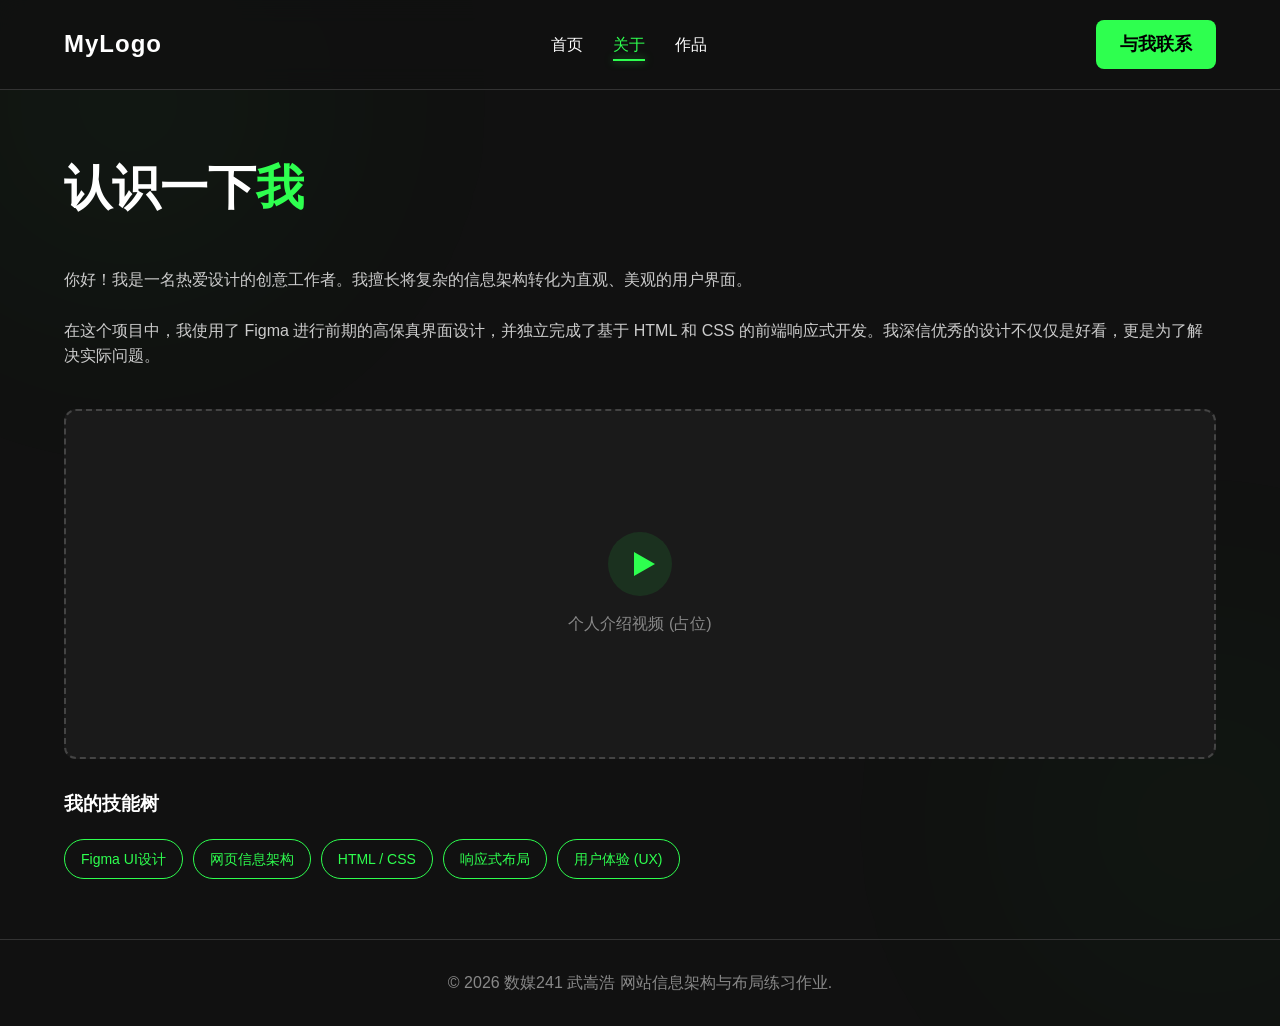
==== about.html @ 26910fdf "Add files via upload" ====
<!DOCTYPE html>
<html lang="zh-CN">
<head>
    <meta charset="UTF-8">
    <meta name="viewport" content="width=device-width, initial-scale=1.0">
    <title>关于我 - 我的作品集</title>
    <link rel="stylesheet" href="style.css">
</head>
<body>
    <header class="navbar">
        <a href="index.html" class="logo">MyLogo</a>
        <nav class="nav-links">
            <a href="index.html">首页</a>
            <a href="about.html" class="active">关于</a>
            <a href="portfolio.html">作品</a>
        </nav>
        <a href="contact.html" class="btn-contact">与我联系</a>
    </header>

    <main class="main-content">
        <h2>认识一下<span class="highlight">我</span></h2>
        <div class="about-grid">
            <div class="about-text">
                <p>你好！我是一名热爱设计的创意工作者。我擅长将复杂的信息架构转化为直观、美观的用户界面。</p>
                <br>
                <p>在这个项目中，我使用了 Figma 进行前期的高保真界面设计，并独立完成了基于 HTML 和 CSS 的前端响应式开发。我深信优秀的设计不仅仅是好看，更是为了解决实际问题。</p>

                <!-- ==============================
                     视频占位区域
                =============================== -->
                <div class="video-wrapper">
                    <div class="video-placeholder">
                        <div class="play-btn"></div>
                        <span>个人介绍视频 (占位)</span>
                    </div>
                </div>

                <h3 style="margin-top: 30px; margin-bottom: 15px; color: #FFF;">我的技能树</h3>
                <div class="skills">
                    <span class="skill-tag">Figma UI设计</span>
                    <span class="skill-tag">网页信息架构</span>
                    <span class="skill-tag">HTML / CSS</span>
                    <span class="skill-tag">响应式布局</span>
                    <span class="skill-tag">用户体验 (UX)</span>
                </div>
            </div>
        </div>
    </main>

    <footer><p>© 2026 数媒241 武嵩浩 网站信息架构与布局练习作业.</p></footer>
    <!-- 自动依次浮入动画脚本 -->
    <script>document.addEventListener('DOMContentLoaded', () => {
            // 选取页面上的核心模块（排除了弹窗里的内容）
            const elements = document.querySelectorAll('.hero-section h1, .hero-section p, .about-text p, h3, .skills, .video-wrapper, .card, h2');
            let delay = 0.1; // 初始延迟 0.1秒

            elements.forEach((el) => {
                if (el.closest('.modal-overlay')) return; // 不处理隐藏弹窗里的元素
                el.classList.add('animate-up');
                el.style.animationDelay = `${delay}s`;
                delay += 0.15; // 每个元素比上一个晚出现 0.15秒
            });
        });</script>
</body>
</html>
---- style.css ----
/* =========================================
   全局设计规范 (所有页面共用)
========================================= */
/* 自定义滚动条 */
::-webkit-scrollbar {
    width: 10px;
}

::-webkit-scrollbar-track {
    background: var(--bg-color);
}

::-webkit-scrollbar-thumb {
    background: #333;
    border-radius: 5px;
}

    ::-webkit-scrollbar-thumb:hover {
        background: var(--primary-color);
    }
:root {
    --primary-color: #2EFF4F; /* 荧光绿 */
    --text-color: #FFFFFF;    /* 纯白 */
    --bg-color: #111111;      /* 深色背景 */
    --card-bg: #1A1A1A;       /* 卡片/输入框背景色 */
}
html {
    scroll-behavior: smooth; /* 开启丝滑的滚动效果 */
}
* {
    margin: 0;
    padding: 0;
    box-sizing: border-box;
    font-family: 'Segoe UI', sans-serif;
}

body {
    background-color: var(--bg-color);
    color: var(--text-color);
    line-height: 1.6;
    display: flex;
    flex-direction: column;
    min-height: 100vh; /* 确保页脚始终在底部 */
}

/* ===== 全站暗淡绿色发光背景 ===== */
body {
    position: relative;
    overflow-x: hidden;
}

    /* 所有页面内容层级抬高，避免被背景遮住 */
    body > * {
        position: relative;
        z-index: 1;
    }

    body::before,
    body::after {
        content: "";
        position: fixed;
        width: 52vmax;
        height: 52vmax;
        border-radius: 50%;
        pointer-events: none;
        z-index: 0;
        filter: blur(120px);
        opacity: 0.18; /* 整体很暗淡 */
        animation: glowFloat 14s ease-in-out infinite alternate;
    }

    /* 左上发光 */
    body::before {
        top: -18vmax;
        left: -16vmax;
        background: radial-gradient(circle, rgba(46, 255, 79, 0.28) 0%, rgba(46, 255, 79, 0.02) 65%, transparent 100%);
    }

    /* 右下发光 */
    body::after {
        right: -20vmax;
        bottom: -20vmax;
        background: radial-gradient(circle, rgba(46, 255, 79, 0.22) 0%, rgba(46, 255, 79, 0.01) 68%, transparent 100%);
        animation-delay: 1.5s;
    }

@keyframes glowFloat {
    0% {
        transform: translate(0, 0) scale(1);
    }

    100% {
        transform: translate(20px, -24px) scale(1.05);
    }
}

.main-content {
    flex: 1; /* 让主体内容撑开空间 */
    padding: 60px 5%;
}

/* =========================================
   字体排版规范 (严格按照作业要求)
========================================= */
/* Logo 24px */
.logo {
    font-size: 24px;
    font-weight: bold;
    color: var(--text-color);
    text-decoration: none;
    letter-spacing: 1px;
}

/* 导航链接 16px */

.nav-links a {
    position: relative;
    font-size: 16px;
    color: var(--text-color);
    text-decoration: none;
    transition: color 0.3s;
}
    /* 利用伪元素画一条绿色的底线 */
    .nav-links a::after {
        content: '';
        position: absolute;
        width: 0;
        height: 2px;
        bottom: -4px;
        left: 50%;
        background-color: var(--primary-color);
        transition: all 0.3s ease;
        transform: translateX(-50%);
    }

    .nav-links a:hover::after,
    .nav-links a.active::after {
        width: 100%;
        box-shadow: 0 0 8px rgba(46, 255, 79, 0.6);
    }
.nav-links a:hover, .nav-links a.active {
    color: var(--primary-color);
}

/* 按钮 18px */
.btn-contact {
    font-size: 18px;
    background-color: var(--primary-color);
    color: #000000;
    text-decoration: none;
    padding: 10px 24px;
    border-radius: 8px;
    font-weight: bold;
    transition: all 0.3s;
    border: none;
    cursor: pointer;
}
.btn-contact:hover {
    box-shadow: 0 0 15px rgba(46, 255, 79, 0.5);
}

/* H1 响应式 40px - 80px */
h1 {
    font-size: clamp(40px, 5vw + 20px, 80px);
    line-height: 1.2;
    margin-bottom: 20px;
}

/* H2 响应式 29px - 48px */
h2 {
    font-size: clamp(29px, 3vw + 15px, 48px);
    margin-bottom: 30px;
}

/* 突出显示文字 */
.highlight { color: var(--primary-color); }

/* =========================================
   页面布局 & 组件组件
========================================= */
/* 导航栏 */
.navbar {
    display: flex;
    justify-content: space-between;
    align-items: center;
    padding: 20px 5%;
    /* 背景稍微调透明一点，配合下面的毛玻璃效果 */
    background-color: rgba(17, 17, 17, 0.75);
    border-bottom: 1px solid #333;
    /* =========================================
       新增的“吸顶”与“毛玻璃”特效代码
    ========================================= */
    position: sticky; /* 核心魔法：让它粘在页面上 */
    top: 0; /* 粘在距离顶部 0px 的位置 */
    z-index: 999; /* 确保它在最上层，不会被卡片或视频遮挡（但低于弹窗的 1000） */
    backdrop-filter: blur(12px); /* 背景模糊（毛玻璃特效） */
    -webkit-backdrop-filter: blur(12px); /* 兼容苹果 Safari 浏览器 */
}
.nav-links {
    display: flex;
    gap: 30px;
}

/* 页脚 */
footer {
    text-align: center;
    padding: 30px;
    border-top: 1px solid #333;
    color: #888;
}

/* --- 首页样式 --- */
.hero-section {
    min-height: 70vh;
    display: flex;
    align-items: center;
    justify-content: center;
    text-align: center;
}
.hero-desc {
    font-size: 18px;
    color: #AAAAAA;
    margin-bottom: 40px;
}

/* --- 关于我样式 --- */
.about-grid {
    display: flex;
    gap: 50px;
    align-items: center;
    margin-top: 40px;
}
.about-text { flex: 1; font-size: 16px; color: #CCC; }
.skills { margin-top: 20px; display: flex; gap: 10px; flex-wrap: wrap; }
.skill-tag {
    padding: 8px 16px;
    border: 1px solid var(--primary-color);
    color: var(--primary-color);
    border-radius: 20px;
    font-size: 14px;
}

/* --- 作品集样式 --- */
.portfolio-grid {
    display: grid;
    grid-template-columns: repeat(auto-fit, minmax(300px, 1fr));
    gap: 30px;
    margin-top: 40px;
}
.card {
    background-color: var(--card-bg);
    border-radius: 12px;
    overflow: hidden;
    border: 1px solid transparent;
    transition: all 0.3s;
}
.card:hover { border-color: var(--primary-color); transform: translateY(-5px); }
.card-image { height: 220px; width: 100%; }
.card-content { padding: 20px; }
.card-content h3 { font-size: 22px; margin-bottom: 10px; }
.portfolio-desc { font-size: 16px; color: #CCC; }

/* --- 联系表单样式 --- */
.contact-container {
    max-width: 600px;
    margin: 0 auto;
    text-align: center;
}
.contact-form {
    display: flex;
    flex-direction: column;
    gap: 20px;
    margin-top: 40px;
    text-align: left;
}
.contact-form input, .contact-form textarea {
    width: 100%;
    padding: 15px;
    background-color: var(--card-bg);
    border: 1px solid #333;
    color: white;
    border-radius: 8px;
    font-size: 16px;
    transition: all 0.3s;
}
.contact-form input:focus, .contact-form textarea:focus {
    outline: none;
    border-color: var(--primary-color);
    box-shadow: 0 0 10px rgba(46, 255, 79, 0.2);
}
.contact-form textarea { resize: vertical; min-height: 150px; }

/* =========================================
   弹窗 (Modal) 与 图片轮播 (Carousel) 样式
========================================= */

/* 遮罩层：全屏、黑色半透明、背景模糊 */
.modal-overlay {
    position: fixed;
    top: 0;
    left: 0;
    width: 100%;
    height: 100%;
    background: rgba(0, 0, 0, 0.6);
    backdrop-filter: blur(8px); /* 核心魔法：背景模糊 8px */
    -webkit-backdrop-filter: blur(8px); /* 兼容 Safari */
    z-index: 1000;
    display: flex;
    justify-content: center;
    align-items: center;
    /* 默认隐藏，带淡入淡出动画 */
    opacity: 0;
    visibility: hidden;
    transition: all 0.3s ease;
}

    /* 激活状态：显示弹窗 */
    .modal-overlay.active {
        opacity: 1;
        visibility: visible;
    }

/* 弹窗主体盒子 */
.modal-content {
    background-color: var(--card-bg);
    width: 90%;
    max-width: 800px; /* 弹窗最大宽度 */
    border-radius: 16px;
    overflow: hidden;
    position: relative;
    border: 1px solid #333;
    box-shadow: 0 15px 40px rgba(0, 0, 0, 0.7);
    /* 弹出时的缩放动画 */
    transform: scale(0.9);
    transition: transform 0.3s cubic-bezier(0.175, 0.885, 0.32, 1.275);
}

.modal-overlay.active .modal-content {
    transform: scale(1);
}

/* 右上角关闭按钮 */
.close-btn {
    position: absolute;
    top: 15px;
    right: 20px;
    font-size: 36px;
    color: #fff;
    cursor: pointer;
    z-index: 10;
    transition: color 0.3s;
    line-height: 1;
}

    .close-btn:hover {
        color: var(--primary-color);
        text-shadow: 0 0 10px rgba(46, 255, 79, 0.5);
    }

/* --- 轮播图相关样式 --- */
.carousel {
    position: relative;
    width: 100%;
    height: 350px; /* 占位图的高度 */
    overflow: hidden;
}

/* 轮播内层，通过 translateX 移动实现横向翻页 */
.carousel-inner {
    display: flex;
    width: 100%;
    height: 100%;
    transition: transform 0.5s ease-in-out;
}

/* 每一张图/色块占据 100% 的宽度 */
.carousel-item {
    min-width: 100%;
    height: 100%;
    display: flex;
    justify-content: center;
    align-items: center;
    border-bottom: 1px solid #333;
}

.placeholder-text {
    font-size: 24px;
    color: rgba(255, 255, 255, 0.3);
    letter-spacing: 2px;
}

/* 左右翻页按钮 */
.carousel-control {
    position: absolute;
    top: 50%;
    transform: translateY(-50%);
    background: rgba(0, 0, 0, 0.5);
    color: white;
    border: none;
    width: 45px;
    height: 45px;
    border-radius: 50%;
    font-size: 20px;
    cursor: pointer;
    transition: all 0.3s;
    display: flex;
    justify-content: center;
    align-items: center;
    backdrop-filter: blur(4px);
}

    .carousel-control:hover {
        background: var(--primary-color);
        color: #000;
    }

    .carousel-control.prev {
        left: 15px;
    }

    .carousel-control.next {
        right: 15px;
    }

/* 弹窗内的文字区域 */
.modal-text {
    padding: 30px;
}

    .modal-text h3 {
        font-size: 28px;
        margin-bottom: 15px;
        color: var(--primary-color);
    }

    .modal-text p {
        font-size: 16px;
        color: #ccc;
        line-height: 1.8;
    }
/* =========================================
   视频占位区域样式 (关于我页面)
========================================= */
.video-wrapper {
    margin: 40px 0 20px 0; /* 上下留出合适的间距 */
    width: 100%;
}

.video-placeholder {
    width: 100%;
    height: 350px;
    background-color: var(--card-bg);
    border-radius: 12px;
    border: 2px dashed #444; /* 虚线边框表示占位 */
    display: flex;
    flex-direction: column;
    justify-content: center;
    align-items: center;
    color: #888;
    cursor: pointer;
    transition: all 0.3s ease;
}

/* =========================================
   纯 CSS 绘制完美等边三角形播放键
========================================= */
.play-btn {
    width: 64px;
    height: 64px;
    border-radius: 50%;
    background-color: rgba(46, 255, 79, 0.1);
    display: flex;
    justify-content: center;
    align-items: center;
    margin-bottom: 15px;
    transition: all 0.3s ease;
}

    /* 使用伪元素 ::after 和边框(border)来画三角形 */
    .play-btn::after {
        content: '';
        width: 0;
        height: 0;
        /* 上下边框各 12px，底边总长 24px */
        border-top: 12px solid transparent;
        border-bottom: 12px solid transparent;
        /* 左边框宽度 = 24px * (√3 / 2) ≈ 20.8px，取 21px */
        border-left: 21px solid var(--primary-color);
        margin-left: 8px; /* 往右偏移一点，让三角形在圆里视觉居中 */
        transition: all 0.3s ease;
    }

/* 鼠标悬停在外层占位框时，按钮发光放大 */
.video-placeholder:hover .play-btn {
    background-color: var(--primary-color);
    box-shadow: 0 0 20px rgba(46, 255, 79, 0.6);
    transform: scale(1.1);
}

    /* 鼠标悬停时，中间的等边三角形变成黑色 */
    .video-placeholder:hover .play-btn::after {
        border-left-color: #000;
    }
/* ===== 首页标题鼠标互动效果 ===== */
.hero-section {
    perspective: 900px;
}

/* =========================================
   首页字符避让 (Text Dodge) 效果样式
========================================= */
.dodge-title {
    /* 确保标题居中显示 */
    text-align: center;
    cursor: default; /* 鼠标悬浮时不变成文本光标 */
}

/* 每一个字变成一个可以独立移动的色块 */
.char {
    display: inline-block;
    will-change: transform, color, text-shadow;
    /* 取消 CSS 的 transition，因为我们在 JS 里写了更丝滑的物理缓动算法 */
}

/* 修正 highlight 里的文字，保证不影响原本荧光绿的显示 */
.highlight .char {
    color: var(--primary-color);
}
/* =========================================
   全局页面依次浮入动画 (Fade In Up)
========================================= */
.animate-up {
    opacity: 0;
    transform: translateY(40px);
    animation: fadeInUp 0.8s cubic-bezier(0.16, 1, 0.3, 1) forwards;
}

@keyframes fadeInUp {
    0% {
        opacity: 0;
        transform: translateY(40px);
    }

    100% {
        opacity: 1;
        transform: translateY(0);
    }
}

/* =========================================
   联系我页面 (分屏与卡片样式)
========================================= */
/* 第一屏：占据大部分屏幕高度 */
.contact-hero {
    min-height: 85vh;
    display: flex;
    flex-direction: column;
    justify-content: center;
    align-items: center;
    position: relative;
    padding-bottom: 50px;
}

.contact-cards-grid {
    display: grid;
    grid-template-columns: repeat(auto-fit, minmax(280px, 1fr));
    gap: 30px;
    width: 100%;
    margin-top: 40px;
}

/* 独立的联系信息卡片 */
.contact-card {
    background-color: var(--card-bg);
    padding: 40px 20px;
    border-radius: 12px;
    border: 1px solid #333;
    text-align: center;
    transition: all 0.3s ease;
}

    .contact-card:hover {
        border-color: var(--primary-color);
        transform: translateY(-8px);
        box-shadow: 0 15px 30px rgba(46, 255, 79, 0.15);
    }

.contact-icon {
    font-size: 40px;
    margin-bottom: 15px;
    /* 用文本实现图标发光 */
    text-shadow: 0 0 15px rgba(46, 255, 79, 0.4);
}

.contact-card h3 {
    color: var(--primary-color);
    margin-bottom: 10px;
    font-size: 20px;
}

/* 向下滑动提示动画 */
.scroll-down {
    margin-top: 60px;
    font-size: 14px;
    color: #888;
    display: flex;
    flex-direction: column;
    align-items: center;
    text-decoration: none;
    transition: color 0.3s;
}

    .scroll-down:hover {
        color: var(--primary-color);
    }

    .scroll-down::after {
        content: '↓';
        font-size: 24px;
        color: var(--primary-color);
        margin-top: 5px;
        animation: bounce 2s infinite ease-in-out;
    }

@keyframes bounce {
    0%, 20%, 50%, 80%, 100% {
        transform: translateY(0);
    }

    40% {
        transform: translateY(-12px);
    }

    60% {
        transform: translateY(-6px);
    }
}

/* 第二屏：留言表单区域留白 */
#message-board {
    padding-top: 80px;
    min-height: 70vh;
}
/* ===== 移动端响应式适配 ===== */
@media screen and (max-width: 768px) {
    /* 导航栏竖向排列或允许换行 */
    .navbar {
        flex-direction: column;
        gap: 15px;
        padding: 15px;
    }

    .nav-links {
        gap: 15px;
    }

    /* 关于我页面：文字和视频改为上下排列 */
    .about-grid {
        flex-direction: column-reverse;
        gap: 30px;
    }

    /* 缩小各个页面的内边距 */
    .main-content {
        padding: 40px 5%;
    }
}
/* ===== 移动端响应式适配 ===== */
@media screen and (max-width: 768px) {
    /* 导航栏竖向排列或允许换行 */
    .navbar {
        flex-direction: column;
        gap: 15px;
        padding: 15px;
    }

    .nav-links {
        gap: 15px;
    }

    /* 关于我页面：文字和视频改为上下排列 */
    .about-grid {
        flex-direction: column-reverse;
        gap: 30px;
    }

    /* 缩小各个页面的内边距 */
    .main-content {
        padding: 40px 5%;
    }
}
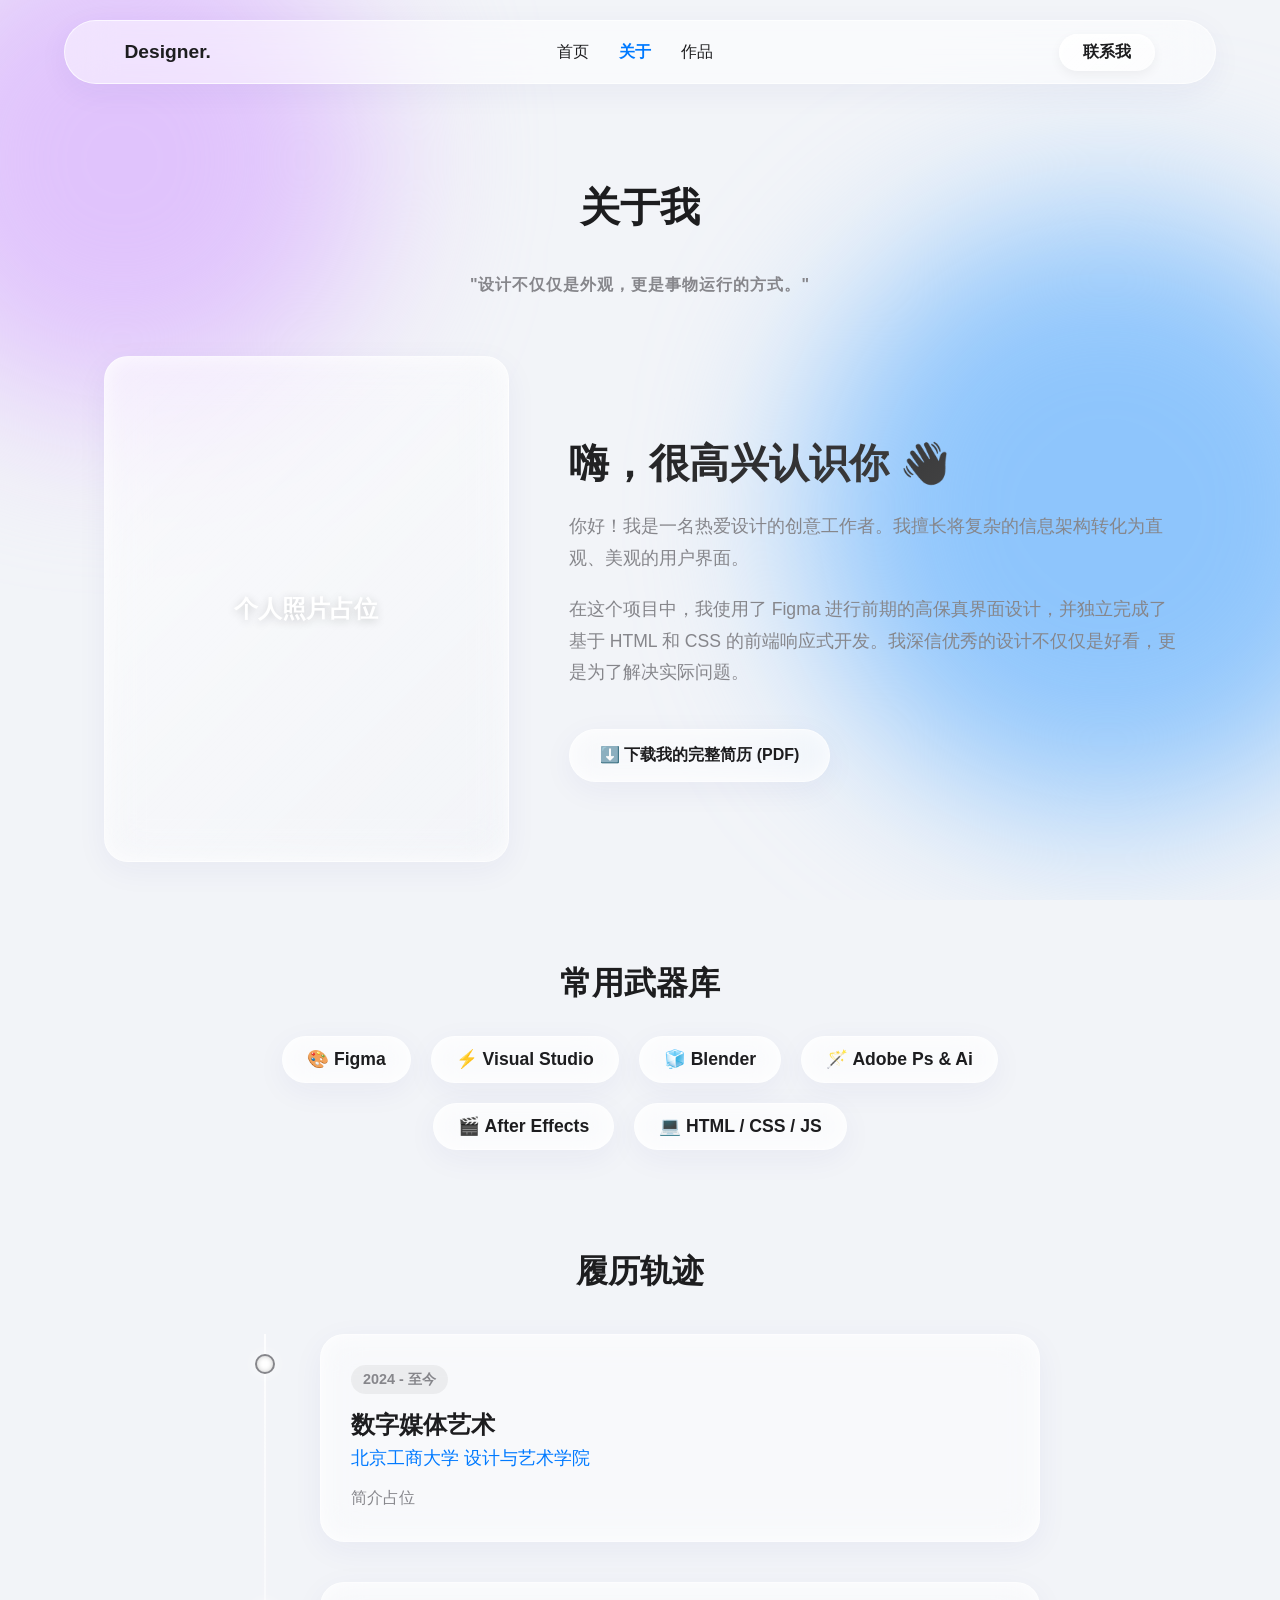
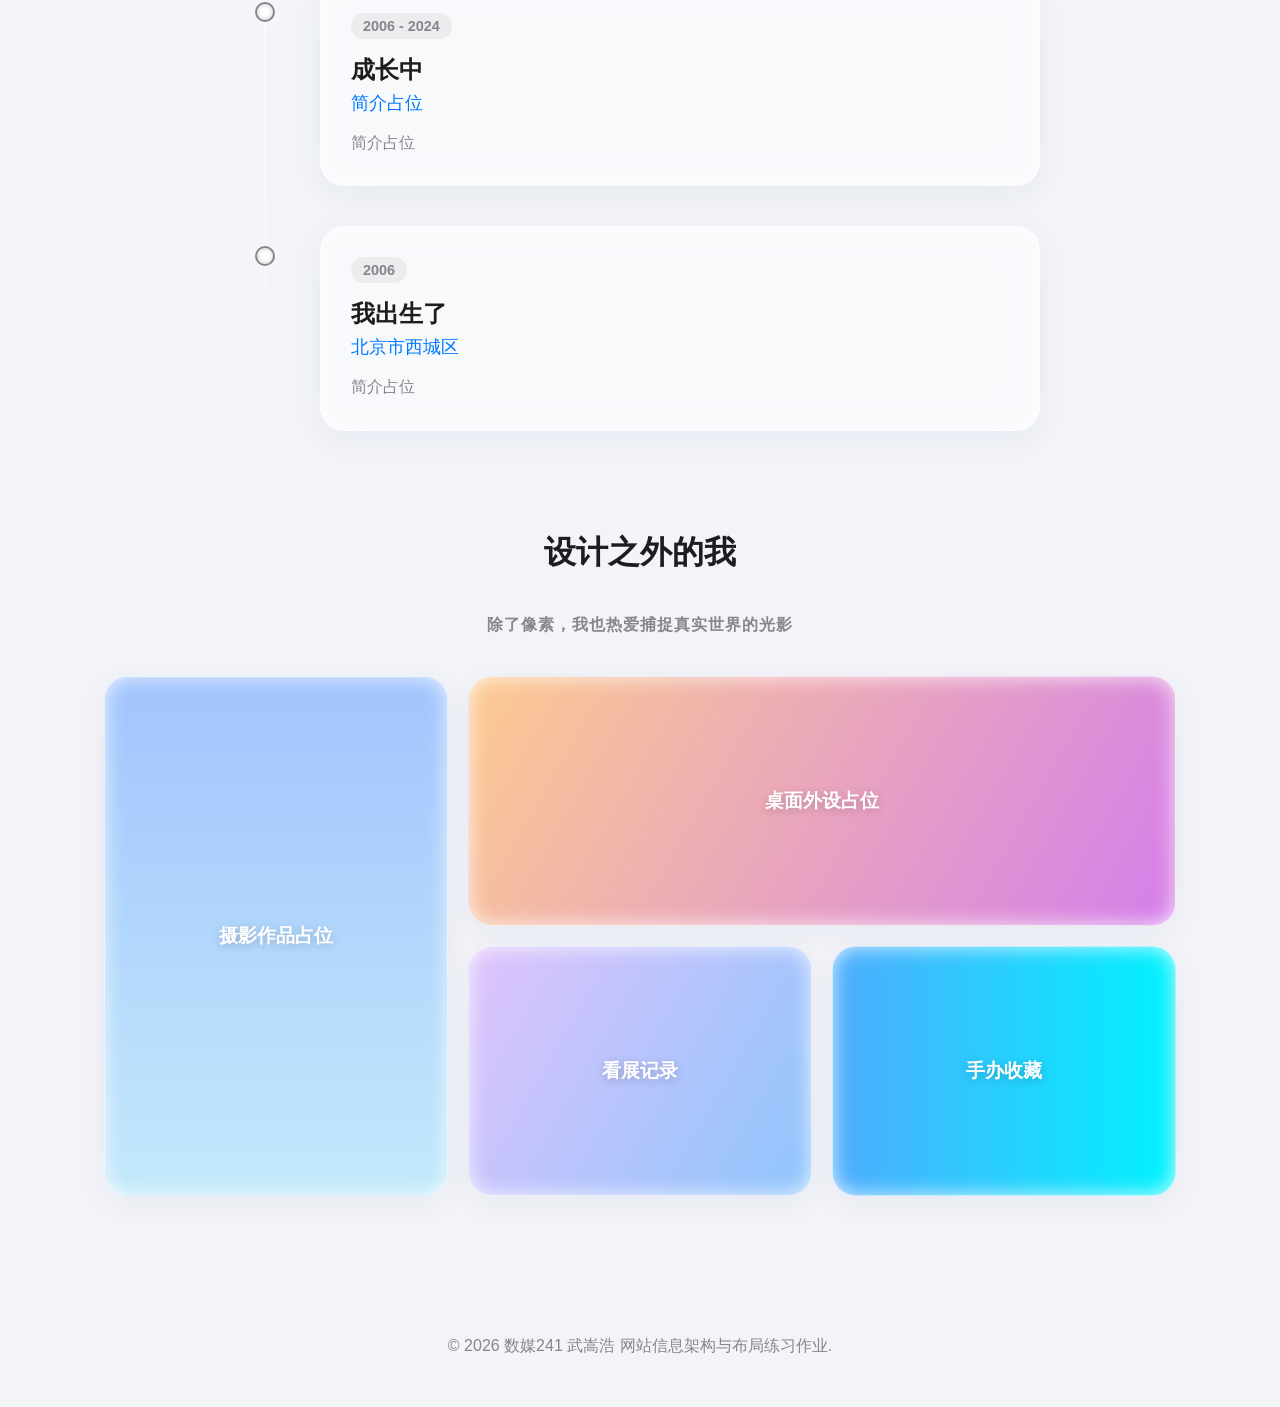
==== commit 0297a00f: "Add files via upload" ====
--- a/about.html
+++ b/about.html
@@ -3,63 +3,145 @@
 <head>
     <meta charset="UTF-8">
     <meta name="viewport" content="width=device-width, initial-scale=1.0">
-    <title>关于我 - 我的作品集</title>
+    <title>关于 - 个人介绍</title>
     <link rel="stylesheet" href="style.css">
 </head>
 <body>
-    <header class="navbar">
-        <a href="index.html" class="logo">MyLogo</a>
-        <nav class="nav-links">
-            <a href="index.html">首页</a>
-            <a href="about.html" class="active">关于</a>
-            <a href="portfolio.html">作品</a>
-        </nav>
-        <a href="contact.html" class="btn-contact">与我联系</a>
-    </header>
 
-    <main class="main-content">
-        <h2>认识一下<span class="highlight">我</span></h2>
-        <div class="about-grid">
-            <div class="about-text">
-                <p>你好！我是一名热爱设计的创意工作者。我擅长将复杂的信息架构转化为直观、美观的用户界面。</p>
-                <br>
-                <p>在这个项目中，我使用了 Figma 进行前期的高保真界面设计，并独立完成了基于 HTML 和 CSS 的前端响应式开发。我深信优秀的设计不仅仅是好看，更是为了解决实际问题。</p>
+    <!-- 动态背景渐变色块（与首页保持一致） -->
+    <div class="bg-blobs">
+        <div class="blob blob-1"></div>
+        <div class="blob blob-2"></div>
+    </div>
 
-                <!-- ==============================
-                     视频占位区域
-                =============================== -->
-                <div class="video-wrapper">
-                    <div class="video-placeholder">
-                        <div class="play-btn"></div>
-                        <span>个人介绍视频 (占位)</span>
+    <!-- 顶部导航栏 -->
+    <nav class="glass-nav" id="mainNav">
+        <!-- 正常展开时的内容 -->
+        <div class="nav-content">
+            <div class="logo">Designer.</div>
+            <ul class="nav-links">
+                <li><a href="index.html">首页</a></li>
+                <li><a href="about.html" class="active">关于</a></li>
+                <li><a href="portfolio.html">作品</a></li>
+            </ul>
+            <a href="contact.html" class="btn-contact">联系我</a>
+        </div>
+        <!-- 缩小后的回到顶部箭头 (默认隐藏) -->
+        <div class="nav-arrow">
+            <svg width="24" height="24" viewBox="0 0 24 24" fill="none" stroke="currentColor" stroke-width="2.5" stroke-linecap="round" stroke-linejoin="round">
+                <path d="M12 19V5M5 12l7-7 7 7" />
+            </svg>
+        </div>
+    </nav>
+
+    <!-- 关于我页面主体内容 -->
+    <main class="about-page">
+
+        <!-- 页面标题 -->
+        <header class="about-header">
+            <h1 class="section-title">关于我</h1>
+            <p class="section-subtitle">"设计不仅仅是外观，更是事物运行的方式。"</p>
+        </header>
+
+        <!-- 模块 1：个人简介 (图文并排) -->
+        <section class="about-profile">
+            <div class="profile-layout">
+                <!-- 左侧头像占位 -->
+                <div class="glass-card profile-image">
+                    <span class="img-placeholder-text">个人照片占位</span>
+                </div>
+                <!-- 右侧文字 -->
+                <div class="profile-text">
+                    <h2>嗨，很高兴认识你 👋</h2>
+                    <p>你好！我是一名热爱设计的创意工作者。我擅长将复杂的信息架构转化为直观、美观的用户界面。</p>
+                    <p>在这个项目中，我使用了 Figma 进行前期的高保真界面设计，并独立完成了基于 HTML 和 CSS 的前端响应式开发。我深信优秀的设计不仅仅是好看，更是为了解决实际问题。</p>
+                    <a href="#" class="btn-download glass-card">⬇️ 下载我的完整简历 (PDF)</a>
+                </div>
+            </div>
+        </section>
+
+        <!-- 模块 2：能力栈 / 工具树 (悬浮玻璃徽章) -->
+        <section class="about-tools">
+            <h2 class="section-title" style="font-size: 2rem; margin-bottom: 30px;">常用武器库</h2>
+            <div class="tools-container">
+                <div class="glass-card tool-pill">🎨 Figma</div>
+                <div class="glass-card tool-pill">⚡ Visual Studio</div>
+                <div class="glass-card tool-pill">🧊 Blender</div>
+                <div class="glass-card tool-pill">🪄 Adobe Ps & Ai</div>
+                <div class="glass-card tool-pill">🎬 After Effects</div>
+                <div class="glass-card tool-pill">💻 HTML / CSS / JS</div>
+            </div>
+        </section>
+
+        <!-- 模块 3：时间轴履历 (发光玻璃节点) -->
+        <section class="about-experience">
+            <h2 class="section-title" style="font-size: 2rem;">履历轨迹</h2>
+            <div class="timeline">
+
+                <!-- 经历 1 -->
+                <div class="timeline-item">
+                    <div class="timeline-node"></div>
+                    <div class="glass-card timeline-content">
+                        <span class="timeline-date">2024 - 至今</span>
+                        <h3>数字媒体艺术</h3>
+                        <h4>北京工商大学 设计与艺术学院</h4>
+                        <p>简介占位</p>
                     </div>
                 </div>
 
-                <h3 style="margin-top: 30px; margin-bottom: 15px; color: #FFF;">我的技能树</h3>
-                <div class="skills">
-                    <span class="skill-tag">Figma UI设计</span>
-                    <span class="skill-tag">网页信息架构</span>
-                    <span class="skill-tag">HTML / CSS</span>
-                    <span class="skill-tag">响应式布局</span>
-                    <span class="skill-tag">用户体验 (UX)</span>
+                <!-- 经历 2 -->
+                <div class="timeline-item">
+                    <div class="timeline-node"></div>
+                    <div class="glass-card timeline-content">
+                        <span class="timeline-date">2006 - 2024</span>
+                        <h3>成长中</h3>
+                        <h4>简介占位</h4>
+                        <p>简介占位</p>
+                    </div>
+                </div>
+
+                <!-- 教育背景 -->
+                <div class="timeline-item">
+                    <div class="timeline-node"></div>
+                    <div class="glass-card timeline-content">
+                        <span class="timeline-date">2006</span>
+                        <h3>我出生了</h3>
+                        <h4>北京市西城区</h4>
+                        <p>简介占位</p>
+                    </div>
+                </div>
+
+            </div>
+        </section>
+
+        <!-- 模块 4：生活碎片 (便当盒画廊) -->
+        <section class="about-life">
+            <h2 class="section-title" style="font-size: 2rem;">设计之外的我</h2>
+            <p class="section-subtitle" style="margin-bottom: 40px;">除了像素，我也热爱捕捉真实世界的光影</p>
+            <div class="life-gallery">
+                <div class="glass-card life-item tall" style="background: linear-gradient(to bottom, #a1c4fd 0%, #c2e9fb 100%);">
+                    <span class="img-placeholder-text">摄影作品占位</span>
+                </div>
+                <div class="glass-card life-item wide" style="background: linear-gradient(120deg, #fccb90 0%, #d57eeb 100%);">
+                    <span class="img-placeholder-text">桌面外设占位</span>
+                </div>
+                <div class="glass-card life-item" style="background: linear-gradient(120deg, #e0c3fc 0%, #8ec5fc 100%);">
+                    <span class="img-placeholder-text">看展记录</span>
+                </div>
+                <div class="glass-card life-item" style="background: linear-gradient(to right, #4facfe 0%, #00f2fe 100%);">
+                    <span class="img-placeholder-text">手办收藏</span>
                 </div>
             </div>
-        </div>
+        </section>
+
+        <!-- 底部 -->
+        <footer>
+            <p>© 2026 数媒241 武嵩浩 网站信息架构与布局练习作业.</p>
+        </footer>
+
     </main>
 
-    <footer><p>© 2026 数媒241 武嵩浩 网站信息架构与布局练习作业.</p></footer>
-    <!-- 自动依次浮入动画脚本 -->
-    <script>document.addEventListener('DOMContentLoaded', () => {
-            // 选取页面上的核心模块（排除了弹窗里的内容）
-            const elements = document.querySelectorAll('.hero-section h1, .hero-section p, .about-text p, h3, .skills, .video-wrapper, .card, h2');
-            let delay = 0.1; // 初始延迟 0.1秒
-
-            elements.forEach((el) => {
-                if (el.closest('.modal-overlay')) return; // 不处理隐藏弹窗里的元素
-                el.classList.add('animate-up');
-                el.style.animationDelay = `${delay}s`;
-                delay += 0.15; // 每个元素比上一个晚出现 0.15秒
-            });
-        });</script>
+    <!-- 引入外部全局交互脚本 -->
+    <script src="main.js"></script>
 </body>
 </html>
--- a/style.css
+++ b/style.css
@@ -1,691 +1,1189 @@
 /* =========================================
-   全局设计规范 (所有页面共用)
-========================================= */
-/* 自定义滚动条 */
-::-webkit-scrollbar {
-    width: 10px;
-}
-
-::-webkit-scrollbar-track {
-    background: var(--bg-color);
-}
-
-::-webkit-scrollbar-thumb {
-    background: #333;
-    border-radius: 5px;
-}
-
-    ::-webkit-scrollbar-thumb:hover {
-        background: var(--primary-color);
-    }
+   �������������� (ǳɫҺ̬��������)
+   ========================================= */
 :root {
-    --primary-color: #2EFF4F; /* 荧光绿 */
-    --text-color: #FFFFFF;    /* 纯白 */
-    --bg-color: #111111;      /* 深色背景 */
-    --card-bg: #1A1A1A;       /* 卡片/输入框背景色 */
-}
-html {
-    scroll-behavior: smooth; /* 开启丝滑的滚动效果 */
-}
+    --bg-color: #f2f4f8;
+    --text-main: #1d1d1f; /* ����ƻ�������ɫ */
+    --text-muted: #86868b;
+    --glass-bg: rgba(255, 255, 255, 0.45);
+    --glass-border: rgba(255, 255, 255, 0.7);
+    --glass-shadow: 0 8px 32px 0 rgba(31, 38, 135, 0.05);
+    --glass-inner-shadow: inset 0 0 20px rgba(255, 255, 255, 0.8);
+}
+
 * {
     margin: 0;
     padding: 0;
     box-sizing: border-box;
-    font-family: 'Segoe UI', sans-serif;
+    font-family: -apple-system, BlinkMacSystemFont, "Segoe UI", Roboto, Helvetica, Arial, sans-serif;
 }
 
 body {
     background-color: var(--bg-color);
-    color: var(--text-color);
-    line-height: 1.6;
-    display: flex;
-    flex-direction: column;
-    min-height: 100vh; /* 确保页脚始终在底部 */
-}
-
-/* ===== 全站暗淡绿色发光背景 ===== */
-body {
-    position: relative;
+    color: var(--text-main);
     overflow-x: hidden;
 }
 
-    /* 所有页面内容层级抬高，避免被背景遮住 */
-    body > * {
-        position: relative;
-        z-index: 1;
-    }
-
-    body::before,
-    body::after {
-        content: "";
-        position: fixed;
-        width: 52vmax;
-        height: 52vmax;
-        border-radius: 50%;
-        pointer-events: none;
-        z-index: 0;
-        filter: blur(120px);
-        opacity: 0.18; /* 整体很暗淡 */
-        animation: glowFloat 14s ease-in-out infinite alternate;
-    }
-
-    /* 左上发光 */
-    body::before {
-        top: -18vmax;
-        left: -16vmax;
-        background: radial-gradient(circle, rgba(46, 255, 79, 0.28) 0%, rgba(46, 255, 79, 0.02) 65%, transparent 100%);
-    }
-
-    /* 右下发光 */
-    body::after {
-        right: -20vmax;
-        bottom: -20vmax;
-        background: radial-gradient(circle, rgba(46, 255, 79, 0.22) 0%, rgba(46, 255, 79, 0.01) 68%, transparent 100%);
-        animation-delay: 1.5s;
-    }
-
-@keyframes glowFloat {
+/* =========================================
+   �����ⱳ�� (�ò����ʸи����ԵĲ�ɫ������)
+   ========================================= */
+.bg-blobs {
+    position: fixed;
+    top: 0;
+    left: 0;
+    width: 100vw;
+    height: 100vh;
+    z-index: -1;
+    overflow: hidden;
+    pointer-events: none;
+}
+
+.blob {
+    position: absolute;
+    filter: blur(80px);
+    border-radius: 50%;
+    animation: float 15s ease-in-out infinite alternate;
+}
+
+.blob-1 {
+    width: 500px;
+    height: 500px;
+    background: #e0c3fc; /* ǳ�� */
+    top: -10%;
+    left: -10%;
+}
+
+.blob-2 {
+    width: 600px;
+    height: 600px;
+    background: #8ec5fc; /* ǳ�� */
+    bottom: 10%;
+    right: -10%;
+    animation-delay: -5s;
+}
+
+@keyframes float {
     0% {
         transform: translate(0, 0) scale(1);
     }
 
     100% {
-        transform: translate(20px, -24px) scale(1.05);
-    }
-}
-
-.main-content {
-    flex: 1; /* 让主体内容撑开空间 */
-    padding: 60px 5%;
-}
-
-/* =========================================
-   字体排版规范 (严格按照作业要求)
-========================================= */
-/* Logo 24px */
+        transform: translate(100px, 50px) scale(1.2);
+    }
+}
+
+/* =========================================
+   Һ̬����ͨ����
+   ========================================= */
+.glass-card {
+    background: var(--glass-bg);
+    backdrop-filter: blur(20px);
+    -webkit-backdrop-filter: blur(20px);
+    border: 1px solid var(--glass-border);
+    box-shadow: var(--glass-shadow), var(--glass-inner-shadow);
+    border-radius: 24px;
+    padding: 30px;
+    transition: transform 0.4s cubic-bezier(0.16, 1, 0.3, 1), box-shadow 0.4s ease;
+}
+
+    .glass-card:hover {
+        transform: translateY(-5px);
+        box-shadow: 0 15px 40px rgba(0, 0, 0, 0.08), var(--glass-inner-shadow);
+    }
+
+/* =========================================
+   ������
+   ========================================= */
+.glass-nav {
+    position: fixed;
+    top: 20px;
+    left: 50%;
+    transform: translateX(-50%);
+    width: 90%;
+    max-width: 1200px;
+    height: 64px;
+    display: flex;
+    justify-content: space-between;
+    align-items: center;
+    padding: 0 30px;
+    background: rgba(255, 255, 255, 0.5);
+    backdrop-filter: blur(24px);
+    -webkit-backdrop-filter: blur(24px);
+    border: 1px solid var(--glass-border);
+    border-radius: 32px; /* ������״ */
+    box-shadow: var(--glass-shadow);
+    z-index: 100;
+}
+
 .logo {
-    font-size: 24px;
+    font-weight: 700;
+    font-size: 1.2rem;
+}
+
+.nav-links {
+    display: flex;
+    gap: 30px;
+    list-style: none;
+}
+
+    .nav-links a {
+        text-decoration: none;
+        color: var(--text-main);
+        font-weight: 500;
+        transition: color 0.3s;
+    }
+
+        .nav-links a:hover {
+            color: #007aff;
+        }
+
+.btn-contact {
+    background: linear-gradient(135deg, rgba(255,255,255,0.9), rgba(255,255,255,0.6));
+    padding: 8px 24px;
+    border-radius: 20px;
+    text-decoration: none;
+    color: var(--text-main);
+    font-weight: 600;
+    box-shadow: inset 0 2px 4px rgba(255,255,255,1), 0 4px 12px rgba(0,0,0,0.05);
+}
+
+/* =========================================
+   ������Ч�������̶� & Ļ�������ڸ�
+   ========================================= */
+.hero-sticky {
+    position: sticky;
+    top: 0;
+    height: 100vh;
+    display: flex;
+    justify-content: center;
+    align-items: center;
+    text-align: center;
+    z-index: 1; /* ���ڵײ� */
+}
+
+.hero-content h1 {
+    font-size: 4.5rem;
+    line-height: 1.1;
+    letter-spacing: -0.04em;
+    margin-bottom: 20px;
+}
+
+.gradient-text {
+    background: linear-gradient(90deg, #ff9a9e 0%, #fecfef 99%, #fecfef 100%);
+    background: linear-gradient(135deg, #007aff, #d946ef);
+    -webkit-background-clip: text;
+    -webkit-text-fill-color: transparent;
+}
+
+.hero-content p {
+    font-size: 1.5rem;
+    color: var(--text-muted);
+}
+
+.scroll-indicator {
+    position: absolute;
+    bottom: 40px;
+    left: 50%;
+    transform: translateX(-50%);
+    display: flex;
+    flex-direction: column;
+    align-items: center;
+    gap: 10px;
+    color: var(--text-muted);
+    font-size: 0.9rem;
+}
+
+/* ����ǻ�������������Ļ�� */
+.content-reveal {
+    position: relative;
+    z-index: 2; /* ��ס���� */
+    background: rgba(245, 247, 250, 0.75); /* ��͸����ɫ */
+    backdrop-filter: blur(40px); /* ��ǿ��ë������ģ�������µ����� */
+    -webkit-backdrop-filter: blur(40px);
+    border-top: 1px solid var(--glass-border);
+    box-shadow: 0 -20px 50px rgba(0, 0, 0, 0.05);
+    border-radius: 40px 40px 0 0; /* ����Բ�� */
+    padding: 80px 5% 100px;
+    min-height: 100vh;
+}
+
+/* =========================================
+   �������Ű�
+   ========================================= */
+.section-title {
+    text-align: center;
+    font-size: 2.5rem;
+    margin: 60px 0 40px;
+    font-weight: 700;
+}
+
+.section-subtitle {
+    text-align: center;
+    color: var(--text-muted);
+    margin-bottom: 30px;
+    font-weight: 600;
+    letter-spacing: 1px;
+}
+
+/* �㵱������ (�������Ϸ�) */
+.bento-metrics {
+    display: grid;
+    grid-template-columns: repeat(4, 1fr);
+    gap: 20px;
+    max-width: 1200px;
+    margin: 0 auto 60px; /* �ײ�������Сһ�� */
+}
+
+.bento-item {
+    text-align: center;
+    padding: 40px 20px;
+}
+
+    .bento-item h3 {
+        font-size: 3rem;
+        margin-bottom: 10px;
+        background: linear-gradient(135deg, #1d1d1f, #86868b);
+        -webkit-background-clip: text;
+        -webkit-text-fill-color: transparent;
+    }
+
+/* �������޷�����Ӳ����� (�������·�) */
+.logos-section {
+    max-width: 1200px;
+    margin: 0 auto 80px;
+}
+
+.logos-box {
+    padding: 40px 20px; /* �������������ڱ߾� */
+    /* ȡ��hover�ϸ�Ч����������Ϊһ���̶���չʾ�� */
+    transform: none !important;
+    box-shadow: var(--glass-shadow), var(--glass-inner-shadow) !important;
+}
+
+.marquee-container {
+    overflow: hidden;
+    white-space: nowrap;
+    /* ��Ե�������� */
+    -webkit-mask-image: linear-gradient(to right, transparent, black 10%, black 90%, transparent);
+    mask-image: linear-gradient(to right, transparent, black 10%, black 90%, transparent);
+}
+
+.marquee-content {
+    display: inline-block;
+    animation: marquee 15s linear infinite;
+}
+
+.logo-item {
+    display: inline-block;
+    font-size: 2rem;
+    font-weight: 800;
+    color: rgba(0,0,0,0.12); /* ǳɫˮӡЧ�� */
+    margin: 0 40px;
+    text-transform: uppercase;
+}
+
+@keyframes marquee {
+    0% {
+        transform: translateX(0);
+    }
+
+    100% {
+        transform: translateX(-50%);
+    }
+}
+/* ����������Ƭ */
+.cards-grid {
+    display: grid;
+    grid-template-columns: repeat(3, 1fr);
+    gap: 30px;
+    max-width: 1200px;
+    margin: 0 auto 80px;
+}
+
+.icon-placeholder {
+    font-size: 3rem;
+    margin-bottom: 20px;
+}
+
+.cards-grid h3 {
+    margin-bottom: 15px;
+    font-size: 1.5rem;
+}
+
+.cards-grid p {
+    color: var(--text-muted);
+    line-height: 1.6;
+}
+
+/* =========================================
+   ��Ʒռλ (����Ӧ 16:9)
+   ========================================= */
+.works-grid {
+    display: grid;
+    grid-template-columns: 1fr; /* ÿ����Ʒ��ռһ�� */
+    gap: 40px;
+    max-width: 1000px; /* ���������ȣ�������������ù��� */
+    width: 100%; /* ȷ����խ��Ļ�����ֻ���������Ӧ���� */
+    margin: 0 auto;
+}
+
+.work-card {
+    padding: 20px;
+    cursor: pointer;
+}
+
+.work-image {
+    width: 100%;
+    height: auto; /* ȥ��֮ǰ�Ĺ̶��߶� */
+    aspect-ratio: 16 / 9; /* ����ħ����ǿ�Ʊ��� 16:9 ������ */
+    border-radius: 16px;
+    display: flex;
+    align-items: center;
+    justify-content: center;
+    margin-bottom: 20px;
+    overflow: hidden; /* ��֤Һ̬����Բ�Ǳ�Ե�ɾ� */
+    position: relative; /* Ϊ֮�����ʵͼƬ��׼�� */
+}
+
+    /* ��ǰΪ��д��δ���滻��ʵͼƬ����ʽ */
+    .work-image img {
+        width: 100%;
+        height: 100%;
+        object-fit: cover; /* ��֤ͼƬ�ȱ�������������������������� */
+        position: absolute;
+        top: 0;
+        left: 0;
+        z-index: 1; /* ͼ��˳����� */
+    }
+
+/* ռλ������ʽ���������ϲ� */
+.img-placeholder-text {
+    color: white;
+    font-size: 1.5rem;
     font-weight: bold;
-    color: var(--text-color);
+    text-shadow: 0 2px 10px rgba(0,0,0,0.2);
+    z-index: 2;
+}
+
+.work-info h3 {
+    font-size: 1.8rem;
+    margin-bottom: 8px;
+}
+
+.work-info p {
+    color: var(--text-muted);
+}
+
+/* �ײ� */
+footer {
+    text-align: center;
+    padding-top: 80px;
+    color: var(--text-muted);
+}
+/* =========================================
+   ������ҳ�� (About Page) ר����ʽ
+   ========================================= */
+
+/* ������ҳ�涥�������������Ŀռ� */
+.about-page {
+    padding-top: 120px;
+    padding-bottom: 50px;
+    max-width: 1200px;
+    margin: 0 auto;
+    padding-left: 5%;
+    padding-right: 5%;
+}
+
+.about-header {
+    margin-bottom: 60px;
+}
+
+/* --- ģ�� 1: ���˼���Ű� --- */
+.profile-layout {
+    display: grid;
+    grid-template-columns: 1fr 1.5fr; /* ��ͼ���ı��� */
+    gap: 60px;
+    align-items: center;
+    margin-bottom: 100px;
+}
+
+.profile-image {
+    width: 100%;
+    aspect-ratio: 4 / 5; /* ������Ƭ������� */
+    display: flex;
+    align-items: center;
+    justify-content: center;
+    text-align: center;
+    background: linear-gradient(135deg, rgba(255,255,255,0.6), rgba(255,255,255,0.1));
+    overflow: hidden;
+}
+
+.profile-text h2 {
+    font-size: 2.5rem;
+    margin-bottom: 20px;
+    background: linear-gradient(135deg, #1d1d1f, #555);
+    -webkit-background-clip: text;
+    -webkit-text-fill-color: transparent;
+}
+
+.profile-text p {
+    font-size: 1.1rem;
+    line-height: 1.8;
+    color: var(--text-muted);
+    margin-bottom: 20px;
+}
+
+/* ���ذ�ť�ر���ʽ */
+.btn-download {
+    display: inline-block;
+    margin-top: 20px;
+    padding: 15px 30px;
     text-decoration: none;
-    letter-spacing: 1px;
-}
-
-/* 导航链接 16px */
-
-.nav-links a {
+    color: var(--text-main);
+    font-weight: 600;
+    border-radius: 30px;
+}
+
+    .btn-download:hover {
+        background: rgba(255, 255, 255, 0.8);
+    }
+
+/* --- ģ�� 2: ���߻��� --- */
+.about-tools {
+    text-align: center;
+    margin-bottom: 100px;
+}
+
+.tools-container {
+    display: flex;
+    flex-wrap: wrap;
+    justify-content: center;
+    gap: 20px;
+    max-width: 800px;
+    margin: 0 auto;
+}
+
+.tool-pill {
+    padding: 12px 24px;
+    border-radius: 50px; /* ����״���� */
+    font-weight: 600;
+    font-size: 1.1rem;
+    cursor: default;
+    /* �û�����΢�ȱ�����һ�� */
+    background: rgba(255, 255, 255, 0.6);
+}
+
+/* --- ģ�� 3: ʱ���� (��������) --- */
+.about-experience {
+    margin-bottom: 100px;
+}
+
+.timeline {
     position: relative;
-    font-size: 16px;
-    color: var(--text-color);
-    text-decoration: none;
-    transition: color 0.3s;
-}
-    /* 利用伪元素画一条绿色的底线 */
-    .nav-links a::after {
+    max-width: 800px;
+    margin: 0 auto;
+}
+
+    /* �ᴩʱ����Ĳ����� */
+    .timeline::before {
         content: '';
         position: absolute;
-        width: 0;
-        height: 2px;
-        bottom: -4px;
-        left: 50%;
-        background-color: var(--primary-color);
-        transition: all 0.3s ease;
-        transform: translateX(-50%);
-    }
-
-    .nav-links a:hover::after,
-    .nav-links a.active::after {
-        width: 100%;
-        box-shadow: 0 0 8px rgba(46, 255, 79, 0.6);
-    }
-.nav-links a:hover, .nav-links a.active {
-    color: var(--primary-color);
-}
-
-/* 按钮 18px */
+        top: 0;
+        left: 24px; /* �ߵ�λ�� */
+        width: 2px;
+        height: 100%;
+        background: linear-gradient(to bottom, rgba(255,255,255,0.8), rgba(255,255,255,0.1));
+        box-shadow: 0 0 10px rgba(255,255,255,0.5);
+    }
+
+.timeline-item {
+    position: relative;
+    padding-left: 80px; /* ���ߺͽڵ������ռ� */
+    margin-bottom: 40px;
+}
+
+/* ����Ĳ����ڵ� */
+.timeline-node {
+    position: absolute;
+    top: 20px;
+    left: 15px; /* ���������� */
+    width: 20px;
+    height: 20px;
+    border-radius: 50%;
+    background: white;
+    box-shadow: 0 0 15px rgba(255, 255, 255, 0.8), inset 0 0 5px rgba(0, 0, 0, 0.2);
+    border: 2px solid var(--text-muted);
+    z-index: 2;
+}
+
+.timeline-content {
+    padding: 30px;
+}
+
+.timeline-date {
+    display: inline-block;
+    padding: 5px 12px;
+    background: rgba(0,0,0,0.05);
+    border-radius: 20px;
+    font-size: 0.9rem;
+    color: var(--text-muted);
+    margin-bottom: 15px;
+    font-weight: 600;
+}
+
+.timeline-content h3 {
+    font-size: 1.5rem;
+    margin-bottom: 5px;
+}
+
+.timeline-content h4 {
+    font-size: 1.1rem;
+    color: #007aff;
+    margin-bottom: 15px;
+    font-weight: 500;
+}
+
+.timeline-content p {
+    color: var(--text-muted);
+    line-height: 1.6;
+}
+
+/* --- ģ�� 4: ������Ƭ (�㵱���ٲ���) --- */
+.about-life {
+    margin-bottom: 60px;
+}
+
+.life-gallery {
+    display: grid;
+    grid-template-columns: repeat(3, 1fr);
+    grid-auto-rows: 250px; /* �����߶� */
+    gap: 20px;
+}
+
+.life-item {
+    display: flex;
+    align-items: center;
+    justify-content: center;
+    border-radius: 24px;
+    overflow: hidden;
+    padding: 0;
+}
+
+    .life-item .img-placeholder-text {
+        font-size: 1.2rem;
+        text-align: center;
+    }
+
+    /* ���� Grid �����������µĻ���Ч�� */
+    .life-item.tall {
+        grid-row: span 2;
+    }
+    /* ռ���и߶� */
+    .life-item.wide {
+        grid-column: span 2;
+    }
+/* ռ���п��� */
+
+/* =========================================
+   ��Ӧʽ���� (�����ֻ���)
+   ========================================= */
+@media (max-width: 768px) {
+    .profile-layout {
+        grid-template-columns: 1fr;
+    }
+
+    .life-gallery {
+        grid-template-columns: 1fr;
+        grid-auto-rows: 200px;
+    }
+
+    .life-item.tall, .life-item.wide {
+        grid-column: span 1;
+        grid-row: span 1;
+    }
+
+    .timeline::before {
+        left: 14px;
+    }
+
+    .timeline-node {
+        left: 5px;
+    }
+
+    .timeline-item {
+        padding-left: 50px;
+    }
+}
+
+/* =========================================
+   ������ (������ʽ & ���ζ�Ч�ϲ�)
+   ========================================= */
+.glass-nav {
+    position: fixed;
+    top: 20px;
+    left: 50%;
+    transform: translateX(-50%);
+    width: 90%;
+    max-width: 1200px;
+    height: 64px; /* ���ģ����������߶� */
+    border-radius: 32px; /* ���ģ�64��һ����32���Ᵽ֤�����۵��������������Զ��������Բ */
+    background: rgba(255, 255, 255, 0.5);
+    backdrop-filter: blur(24px);
+    -webkit-backdrop-filter: blur(24px);
+    border: 1px solid var(--glass-border);
+    box-shadow: var(--glass-shadow);
+    z-index: 100;
+    overflow: hidden;
+    /* ���Ķ�����ֻ�� width �����仯�������趨Ϊ����˿���Ļ���Ч�� */
+    transition: width 0.6s cubic-bezier(0.25, 1, 0.5, 1), background 0.3s ease, transform 0.3s cubic-bezier(0.34, 1.56, 0.64, 1); /* ���� transform ��Ϊ�˼��� hover �Ŵ� */
+}
+
+/* �������ڲ��������� */
+.nav-content {
+    display: flex;
+    justify-content: space-between;
+    align-items: center;
+    width: 100%;
+    height: 100%;
+    padding: 0 30px;
+    transition: opacity 0.2s ease;
+    /* ��ֹ�ڿ�����С�����У��ڲ����ֱ���ѹ���У����¸߶ȳ��� */
+    white-space: nowrap;
+}
+
+    /* ǿ���ڲ���Ԫ�ز��ܱ�ѹ�� */
+    .nav-content > * {
+        flex-shrink: 0;
+    }
+
+.logo {
+    font-weight: 700;
+    font-size: 1.2rem;
+}
+
+.nav-links {
+    display: flex;
+    gap: 30px;
+    list-style: none;
+    margin: 0;
+    padding: 0;
+}
+
+    .nav-links a {
+        text-decoration: none;
+        color: var(--text-main);
+        font-weight: 500;
+        transition: color 0.3s;
+    }
+
+        .nav-links a:hover {
+            color: #007aff;
+        }
+
+        /* ��ǰ����ҳ��ĸ�����ʾ */
+        .nav-links a.active {
+            color: #007aff;
+            font-weight: 700;
+        }
+
 .btn-contact {
-    font-size: 18px;
-    background-color: var(--primary-color);
-    color: #000000;
+    background: linear-gradient(135deg, rgba(255,255,255,0.9), rgba(255,255,255,0.6));
+    padding: 8px 24px;
+    border-radius: 20px;
     text-decoration: none;
-    padding: 10px 24px;
-    border-radius: 8px;
-    font-weight: bold;
-    transition: all 0.3s;
-    border: none;
+    color: var(--text-main);
+    font-weight: 600;
+    box-shadow: inset 0 2px 4px rgba(255,255,255,1), 0 4px 12px rgba(0,0,0,0.05);
+}
+
+/* �������м�Ļص�������ͷ */
+.nav-arrow {
+    position: absolute;
+    top: 50%;
+    left: 50%;
+    /* ��ʼ״̬�����·� */
+    transform: translate(-50%, 20px);
+    opacity: 0;
+    transition: opacity 0.3s ease, transform 0.6s cubic-bezier(0.25, 1, 0.5, 1);
+    color: var(--text-main);
+    display: flex;
+    align-items: center;
+    justify-content: center;
+}
+
+/* === ����������С��ı�����̬ === */
+.glass-nav.nav-scrolled {
+    /* �ص㣺����������Ϊ 64px����߶�һ�£������ 32px ��Բ�ǣ�������Ȼ����һ��������Բ */
+    width: 64px;
+    background: rgba(255, 255, 255, 0.8); /* ��С����΢������ʵһ�� */
     cursor: pointer;
 }
-.btn-contact:hover {
-    box-shadow: 0 0 15px rgba(46, 255, 79, 0.5);
-}
-
-/* H1 响应式 40px - 80px */
-h1 {
-    font-size: clamp(40px, 5vw + 20px, 80px);
-    line-height: 1.2;
-    margin-bottom: 20px;
-}
-
-/* H2 响应式 29px - 48px */
-h2 {
-    font-size: clamp(29px, 3vw + 15px, 48px);
-    margin-bottom: 30px;
-}
-
-/* 突出显示文字 */
-.highlight { color: var(--primary-color); }
-
-/* =========================================
-   页面布局 & 组件组件
-========================================= */
-/* 导航栏 */
-.navbar {
-    display: flex;
-    justify-content: space-between;
-    align-items: center;
-    padding: 20px 5%;
-    /* 背景稍微调透明一点，配合下面的毛玻璃效果 */
-    background-color: rgba(17, 17, 17, 0.75);
-    border-bottom: 1px solid #333;
-    /* =========================================
-       新增的“吸顶”与“毛玻璃”特效代码
-    ========================================= */
-    position: sticky; /* 核心魔法：让它粘在页面上 */
-    top: 0; /* 粘在距离顶部 0px 的位置 */
-    z-index: 999; /* 确保它在最上层，不会被卡片或视频遮挡（但低于弹窗的 1000） */
-    backdrop-filter: blur(12px); /* 背景模糊（毛玻璃特效） */
-    -webkit-backdrop-filter: blur(12px); /* 兼容苹果 Safari 浏览器 */
-}
-.nav-links {
-    display: flex;
+
+    /* ����ʱ���ڲ��˵����ٱ�͸������ */
+    .glass-nav.nav-scrolled .nav-content {
+        opacity: 0;
+        pointer-events: none;
+    }
+
+    /* ����ʱ����ͷ���·������������� */
+    .glass-nav.nav-scrolled .nav-arrow {
+        opacity: 1;
+        transform: translate(-50%, -50%);
+    }
+
+    /* ��ͣ��С���Բ��ʱ��΢���� */
+    .glass-nav.nav-scrolled:hover {
+        /* ע�⣺���뱣�� translateX(-50%)������Ŵ�ʱ��ƫ����Ļ������ */
+        transform: translateX(-50%) scale(1.1);
+        background: rgba(255, 255, 255, 0.95);
+        box-shadow: 0 10px 25px rgba(0,0,0,0.1);
+    }
+
+/* =========================================
+   ��Ч 2��Ԫ�����θ��� (Fade Up)
+   ========================================= */
+.fade-up-element {
+    opacity: 0;
+    transform: translateY(50px); /* ��ʼ��������һ�㣬Ч�������� */
+    /* ʹ�÷����Ե������ߣ����� duration �ö��������� */
+    transition: opacity 0.8s ease-out, transform 1s cubic-bezier(0.34, 1.2, 0.64, 1);
+}
+
+    .fade-up-element.in-view {
+        opacity: 1;
+        transform: translateY(0);
+    }
+
+/* =========================================
+   ��Ʒҳ (Portfolio) ר����ʽ
+   ========================================= */
+.portfolio-page {
+    padding-top: 120px;
+    padding-bottom: 80px;
+}
+
+.portfolio-header {
+    margin-bottom: 60px;
+}
+
+/* ���ѡ���� */
+.category-selector {
+    display: grid;
+    grid-template-columns: repeat(3, 1fr);
     gap: 30px;
-}
-
-/* 页脚 */
-footer {
+    max-width: 1000px;
+    margin: 0 auto 80px;
+    padding: 0 5%;
+}
+
+.category-card {
     text-align: center;
-    padding: 30px;
-    border-top: 1px solid #333;
-    color: #888;
-}
-
-/* --- 首页样式 --- */
-.hero-section {
-    min-height: 70vh;
-    display: flex;
-    align-items: center;
-    justify-content: center;
-    text-align: center;
-}
-.hero-desc {
-    font-size: 18px;
-    color: #AAAAAA;
-    margin-bottom: 40px;
-}
-
-/* --- 关于我样式 --- */
-.about-grid {
-    display: flex;
-    gap: 50px;
-    align-items: center;
-    margin-top: 40px;
-}
-.about-text { flex: 1; font-size: 16px; color: #CCC; }
-.skills { margin-top: 20px; display: flex; gap: 10px; flex-wrap: wrap; }
-.skill-tag {
-    padding: 8px 16px;
-    border: 1px solid var(--primary-color);
-    color: var(--primary-color);
-    border-radius: 20px;
-    font-size: 14px;
-}
-
-/* --- 作品集样式 --- */
-.portfolio-grid {
-    display: grid;
-    grid-template-columns: repeat(auto-fit, minmax(300px, 1fr));
-    gap: 30px;
-    margin-top: 40px;
-}
-.card {
-    background-color: var(--card-bg);
-    border-radius: 12px;
-    overflow: hidden;
-    border: 1px solid transparent;
-    transition: all 0.3s;
-}
-.card:hover { border-color: var(--primary-color); transform: translateY(-5px); }
-.card-image { height: 220px; width: 100%; }
-.card-content { padding: 20px; }
-.card-content h3 { font-size: 22px; margin-bottom: 10px; }
-.portfolio-desc { font-size: 16px; color: #CCC; }
-
-/* --- 联系表单样式 --- */
-.contact-container {
-    max-width: 600px;
-    margin: 0 auto;
-    text-align: center;
-}
-.contact-form {
-    display: flex;
-    flex-direction: column;
-    gap: 20px;
-    margin-top: 40px;
-    text-align: left;
-}
-.contact-form input, .contact-form textarea {
-    width: 100%;
-    padding: 15px;
-    background-color: var(--card-bg);
-    border: 1px solid #333;
-    color: white;
-    border-radius: 8px;
-    font-size: 16px;
-    transition: all 0.3s;
-}
-.contact-form input:focus, .contact-form textarea:focus {
-    outline: none;
-    border-color: var(--primary-color);
-    box-shadow: 0 0 10px rgba(46, 255, 79, 0.2);
-}
-.contact-form textarea { resize: vertical; min-height: 150px; }
-
-/* =========================================
-   弹窗 (Modal) 与 图片轮播 (Carousel) 样式
-========================================= */
-
-/* 遮罩层：全屏、黑色半透明、背景模糊 */
+    cursor: pointer;
+    transition: all 0.4s cubic-bezier(0.34, 1.2, 0.64, 1);
+}
+
+    .category-card:hover {
+        transform: translateY(-10px) scale(1.02);
+        border-color: rgba(255, 255, 255, 0.9);
+    }
+
+    .category-card .icon {
+        font-size: 3rem;
+        margin-bottom: 15px;
+    }
+
+/* =========================================
+   ����ϵͳ (Modal) - ��ͼ����
+   ========================================= */
+/* �������� (��˹ģ��) */
 .modal-overlay {
     position: fixed;
     top: 0;
     left: 0;
-    width: 100%;
-    height: 100%;
-    background: rgba(0, 0, 0, 0.6);
-    backdrop-filter: blur(8px); /* 核心魔法：背景模糊 8px */
-    -webkit-backdrop-filter: blur(8px); /* 兼容 Safari */
+    width: 100vw;
+    height: 100vh;
+    background: rgba(0, 0, 0, 0.4);
+    backdrop-filter: blur(20px); /* �����䰵��ǿ��ģ�� */
+    -webkit-backdrop-filter: blur(20px);
     z-index: 1000;
     display: flex;
     justify-content: center;
     align-items: center;
-    /* 默认隐藏，带淡入淡出动画 */
+    /* Ĭ�����صĶ���״̬ */
     opacity: 0;
     visibility: hidden;
-    transition: all 0.3s ease;
-}
-
-    /* 激活状态：显示弹窗 */
-    .modal-overlay.active {
-        opacity: 1;
-        visibility: visible;
-    }
-
-/* 弹窗主体盒子 */
-.modal-content {
-    background-color: var(--card-bg);
+    transition: opacity 0.4s ease, visibility 0.4s;
+}
+
+/* ������������ */
+.modal-container {
     width: 90%;
-    max-width: 800px; /* 弹窗最大宽度 */
-    border-radius: 16px;
-    overflow: hidden;
+    max-width: 1200px;
+    height: 85vh; /* ռ����Ļ�߶ȵ� 85% */
+    padding: 0; /* �Ƴ�Ĭ���ڱ߾࣬���������� */
+    display: flex;
+    flex-direction: row;
     position: relative;
-    border: 1px solid #333;
-    box-shadow: 0 15px 40px rgba(0, 0, 0, 0.7);
-    /* 弹出时的缩放动画 */
-    transform: scale(0.9);
-    transition: transform 0.3s cubic-bezier(0.175, 0.885, 0.32, 1.275);
-}
-
-.modal-overlay.active .modal-content {
-    transform: scale(1);
-}
-
-/* 右上角关闭按钮 */
-.close-btn {
+    overflow: hidden; /* ��֤Բ��������� */
+    /* ��������Ч������ʼ��С��ƫ�� */
+    transform: scale(0.95) translateY(30px);
+    transition: transform 0.5s cubic-bezier(0.34, 1.2, 0.64, 1);
+}
+
+/* ������������ʱ��״̬ (ͨ�� JS ��������) */
+.modal-overlay.active {
+    opacity: 1;
+    visibility: visible;
+}
+
+    .modal-overlay.active .modal-container {
+        transform: scale(1) translateY(0); /* �ظ�������С */
+    }
+
+/* ���ͼƬ�� (ռ 60%���ڲ��ɹ�����ͼ) */
+.modal-left {
+    flex: 6;
+    overflow-y: auto; /* �����ڲ����� */
+    display: flex;
+    align-items: center;
+    justify-content: center;
+    color: white;
+}
+    /* ���ع��������������� */
+    .modal-left::-webkit-scrollbar {
+        width: 0;
+    }
+
+.modal-img-placeholder {
+    font-size: 2rem;
+    font-weight: bold;
+    text-shadow: 0 2px 10px rgba(0,0,0,0.2);
+}
+
+/* �Ҳ������� (ռ 40%���̶�����) */
+.modal-right {
+    flex: 4;
+    padding: 50px 40px;
+    background: rgba(255,255,255,0.3);
+    border-left: 1px solid var(--glass-border);
+    overflow-y: auto;
+}
+
+    .modal-right h2 {
+        font-size: 2rem;
+        margin-bottom: 15px;
+    }
+
+.modal-tags span {
+    display: inline-block;
+    padding: 4px 12px;
+    background: rgba(0,0,0,0.05);
+    border-radius: 12px;
+    font-size: 0.85rem;
+    margin-right: 10px;
+    margin-bottom: 30px;
+}
+
+.modal-desc h3 {
+    font-size: 1.1rem;
+    color: #1d1d1f;
+    margin: 20px 0 8px;
+}
+
+.modal-desc p {
+    color: var(--text-muted);
+    line-height: 1.6;
+}
+
+/* �رհ�ť */
+.modal-close {
     position: absolute;
-    top: 15px;
+    top: 20px;
     right: 20px;
-    font-size: 36px;
-    color: #fff;
+    width: 40px;
+    height: 40px;
+    border-radius: 50%;
+    border: none;
+    background: rgba(0,0,0,0.1);
+    color: var(--text-main);
     cursor: pointer;
     z-index: 10;
-    transition: color 0.3s;
-    line-height: 1;
-}
-
-    .close-btn:hover {
-        color: var(--primary-color);
-        text-shadow: 0 0 10px rgba(46, 255, 79, 0.5);
-    }
-
-/* --- 轮播图相关样式 --- */
-.carousel {
-    position: relative;
-    width: 100%;
-    height: 350px; /* 占位图的高度 */
-    overflow: hidden;
-}
-
-/* 轮播内层，通过 translateX 移动实现横向翻页 */
-.carousel-inner {
-    display: flex;
-    width: 100%;
-    height: 100%;
-    transition: transform 0.5s ease-in-out;
-}
-
-/* 每一张图/色块占据 100% 的宽度 */
-.carousel-item {
-    min-width: 100%;
-    height: 100%;
-    display: flex;
-    justify-content: center;
-    align-items: center;
-    border-bottom: 1px solid #333;
-}
-
-.placeholder-text {
-    font-size: 24px;
-    color: rgba(255, 255, 255, 0.3);
-    letter-spacing: 2px;
-}
-
-/* 左右翻页按钮 */
-.carousel-control {
-    position: absolute;
-    top: 50%;
-    transform: translateY(-50%);
-    background: rgba(0, 0, 0, 0.5);
-    color: white;
+    transition: background 0.3s;
+}
+
+    .modal-close:hover {
+        background: rgba(0,0,0,0.2);
+    }
+
+/* ��Ӧʽ���ֻ��˵����ĳ����½ṹ */
+@media (max-width: 768px) {
+    .category-selector {
+        grid-template-columns: 1fr;
+    }
+
+    .modal-container {
+        flex-direction: column;
+        height: 90vh;
+    }
+
+    .modal-left {
+        flex: 4;
+    }
+
+    .modal-right {
+        flex: 6;
+        padding: 30px 20px;
+        border-left: none;
+        border-top: 1px solid var(--glass-border);
+    }
+}
+/* =========================================
+   ��ҳ��ͼ�л���Ч (SPA Transitions)
+   ========================================= */
+.page-view {
+    transition: opacity 0.4s ease, transform 0.5s cubic-bezier(0.34, 1.2, 0.64, 1);
+    transform-origin: top center;
+}
+
+/* ����ʱ��״̬��͸������΢��С�³� */
+.view-out {
+    opacity: 0;
+    transform: scale(0.95) translateY(20px);
+    pointer-events: none;
+}
+
+/* ����ʱ�ĳ�ʼ״̬ */
+.view-in-start {
+    opacity: 0;
+    transform: scale(1.05) translateY(-20px);
+}
+
+/* ���ذ�ť */
+.btn-back {
+    display: inline-block;
+    padding: 10px 24px;
+    background: rgba(255, 255, 255, 0.5);
     border: none;
-    width: 45px;
-    height: 45px;
-    border-radius: 50%;
-    font-size: 20px;
-    cursor: pointer;
-    transition: all 0.3s;
-    display: flex;
-    justify-content: center;
-    align-items: center;
-    backdrop-filter: blur(4px);
-}
-
-    .carousel-control:hover {
-        background: var(--primary-color);
-        color: #000;
-    }
-
-    .carousel-control.prev {
-        left: 15px;
-    }
-
-    .carousel-control.next {
-        right: 15px;
-    }
-
-/* 弹窗内的文字区域 */
-.modal-text {
-    padding: 30px;
-}
-
-    .modal-text h3 {
-        font-size: 28px;
-        margin-bottom: 15px;
-        color: var(--primary-color);
-    }
-
-    .modal-text p {
-        font-size: 16px;
-        color: #ccc;
-        line-height: 1.8;
-    }
-/* =========================================
-   视频占位区域样式 (关于我页面)
-========================================= */
-.video-wrapper {
-    margin: 40px 0 20px 0; /* 上下留出合适的间距 */
-    width: 100%;
-}
-
-.video-placeholder {
-    width: 100%;
-    height: 350px;
-    background-color: var(--card-bg);
-    border-radius: 12px;
-    border: 2px dashed #444; /* 虚线边框表示占位 */
-    display: flex;
-    flex-direction: column;
-    justify-content: center;
-    align-items: center;
-    color: #888;
+    border-radius: 30px;
+    font-size: 1rem;
+    font-weight: 600;
+    color: var(--text-main);
     cursor: pointer;
     transition: all 0.3s ease;
-}
-
-/* =========================================
-   纯 CSS 绘制完美等边三角形播放键
-========================================= */
-.play-btn {
-    width: 64px;
-    height: 64px;
+    margin-top: 20px;
+}
+
+    .btn-back:hover {
+        background: rgba(255, 255, 255, 0.9);
+        transform: translateX(-5px); /* ��ͣʱ��ͷ����ʾ���� */
+    }
+/* =========================================
+   ��ϵ��ҳ�� (Contact) ר����ʽ
+   ========================================= */
+.contact-page {
+    padding-top: 140px;
+    padding-bottom: 80px;
+    max-width: 1200px;
+    margin: 0 auto;
+    padding-left: 5%;
+    padding-right: 5%;
+}
+
+.contact-header {
+    text-align: center;
+    margin-bottom: 60px;
+}
+
+.contact-layout {
+    display: grid;
+    grid-template-columns: 1fr 1.2fr; /* �Ҳ������΢��һ�� */
+    gap: 40px;
+    align-items: stretch;
+}
+
+/* --- ��ࣺ��Ϣ�� --- */
+.contact-info {
+    display: flex;
+    flex-direction: column;
+    justify-content: space-between;
+}
+
+    .contact-info h2 {
+        font-size: 2.5rem;
+        margin-bottom: 15px;
+    }
+
+.info-desc {
+    color: var(--text-muted);
+    line-height: 1.6;
+    margin-bottom: 40px;
+}
+
+.contact-item {
+    display: flex;
+    align-items: center;
+    gap: 15px;
+    margin-bottom: 25px;
+    position: relative;
+    cursor: pointer;
+}
+
+    .contact-item .icon {
+        font-size: 1.8rem;
+    }
+
+    .contact-item h4 {
+        font-size: 1.1rem;
+        color: #1d1d1f;
+    }
+
+    .contact-item p {
+        color: var(--text-muted);
+    }
+
+/* ΢����ͣ������ά�붯Ч */
+.qr-code-glass {
+    position: absolute;
+    left: 60px;
+    bottom: 60px;
+    width: 150px;
+    height: 150px;
+    background: rgba(255, 255, 255, 0.6);
+    backdrop-filter: blur(20px);
+    -webkit-backdrop-filter: blur(20px);
+    border: 1px solid var(--glass-border);
+    box-shadow: 0 10px 30px rgba(0,0,0,0.1);
+    border-radius: 16px;
+    display: flex;
+    align-items: center;
+    justify-content: center;
+    text-align: center;
+    /* ��ʼ���� */
+    opacity: 0;
+    transform: translateY(15px) scale(0.9);
+    pointer-events: none;
+    transition: all 0.4s cubic-bezier(0.34, 1.2, 0.64, 1);
+}
+
+.wechat-hover:hover .qr-code-glass {
+    opacity: 1;
+    transform: translateY(0) scale(1);
+}
+
+/* �罻ý�尴ť */
+.social-links {
+    display: flex;
+    gap: 15px;
+    margin-top: 40px;
+}
+
+.social-btn {
+    width: 50px;
+    height: 50px;
     border-radius: 50%;
-    background-color: rgba(46, 255, 79, 0.1);
-    display: flex;
+    display: flex;
+    align-items: center;
     justify-content: center;
-    align-items: center;
-    margin-bottom: 15px;
+    text-decoration: none;
+    color: var(--text-main);
+    font-weight: bold;
+    background: rgba(255,255,255,0.4);
+    border: 1px solid var(--glass-border);
+    transition: all 0.3s cubic-bezier(0.34, 1.2, 0.64, 1);
+}
+
+    .social-btn:hover {
+        background: rgba(255,255,255,0.8);
+        transform: translateY(-5px);
+        box-shadow: 0 8px 20px rgba(0,0,0,0.1);
+        color: #007aff;
+    }
+
+/* --- �Ҳࣺ������ --- */
+.contact-form form {
+    display: flex;
+    flex-direction: column;
+    gap: 20px;
+}
+
+.form-group {
+    display: flex;
+    flex-direction: column;
+    gap: 8px;
+}
+
+    .form-group label {
+        font-size: 0.95rem;
+        font-weight: 600;
+        color: var(--text-main);
+        margin-left: 5px;
+    }
+
+/* ����ϸ�ڣ��ڰ���������� (Inner Shadow) */
+.glass-input {
+    width: 100%;
+    padding: 15px 20px;
+    font-size: 1rem;
+    color: var(--text-main);
+    background: rgba(255, 255, 255, 0.2); /* �ȵװ��͸�� */
+    border: 1px solid rgba(255, 255, 255, 0.3);
+    border-radius: 16px;
+    outline: none;
+    /* ����Ӱ���찼�ݸ� */
+    box-shadow: inset 0 3px 6px rgba(0,0,0,0.04), inset 0 -2px 4px rgba(255,255,255,0.5);
     transition: all 0.3s ease;
 }
-
-    /* 使用伪元素 ::after 和边框(border)来画三角形 */
-    .play-btn::after {
-        content: '';
-        width: 0;
-        height: 0;
-        /* 上下边框各 12px，底边总长 24px */
-        border-top: 12px solid transparent;
-        border-bottom: 12px solid transparent;
-        /* 左边框宽度 = 24px * (√3 / 2) ≈ 20.8px，取 21px */
-        border-left: 21px solid var(--primary-color);
-        margin-left: 8px; /* 往右偏移一点，让三角形在圆里视觉居中 */
-        transition: all 0.3s ease;
-    }
-
-/* 鼠标悬停在外层占位框时，按钮发光放大 */
-.video-placeholder:hover .play-btn {
-    background-color: var(--primary-color);
-    box-shadow: 0 0 20px rgba(46, 255, 79, 0.6);
-    transform: scale(1.1);
-}
-
-    /* 鼠标悬停时，中间的等边三角形变成黑色 */
-    .video-placeholder:hover .play-btn::after {
-        border-left-color: #000;
-    }
-/* ===== 首页标题鼠标互动效果 ===== */
-.hero-section {
-    perspective: 900px;
-}
-
-/* =========================================
-   首页字符避让 (Text Dodge) 效果样式
-========================================= */
-.dodge-title {
-    /* 确保标题居中显示 */
-    text-align: center;
-    cursor: default; /* 鼠标悬浮时不变成文本光标 */
-}
-
-/* 每一个字变成一个可以独立移动的色块 */
-.char {
-    display: inline-block;
-    will-change: transform, color, text-shadow;
-    /* 取消 CSS 的 transition，因为我们在 JS 里写了更丝滑的物理缓动算法 */
-}
-
-/* 修正 highlight 里的文字，保证不影响原本荧光绿的显示 */
-.highlight .char {
-    color: var(--primary-color);
-}
-/* =========================================
-   全局页面依次浮入动画 (Fade In Up)
-========================================= */
-.animate-up {
-    opacity: 0;
-    transform: translateY(40px);
-    animation: fadeInUp 0.8s cubic-bezier(0.16, 1, 0.3, 1) forwards;
-}
-
-@keyframes fadeInUp {
-    0% {
-        opacity: 0;
-        transform: translateY(40px);
-    }
-
-    100% {
-        opacity: 1;
-        transform: translateY(0);
-    }
-}
-
-/* =========================================
-   联系我页面 (分屏与卡片样式)
-========================================= */
-/* 第一屏：占据大部分屏幕高度 */
-.contact-hero {
-    min-height: 85vh;
-    display: flex;
-    flex-direction: column;
-    justify-content: center;
-    align-items: center;
-    position: relative;
-    padding-bottom: 50px;
-}
-
-.contact-cards-grid {
-    display: grid;
-    grid-template-columns: repeat(auto-fit, minmax(280px, 1fr));
-    gap: 30px;
-    width: 100%;
-    margin-top: 40px;
-}
-
-/* 独立的联系信息卡片 */
-.contact-card {
-    background-color: var(--card-bg);
-    padding: 40px 20px;
-    border-radius: 12px;
-    border: 1px solid #333;
-    text-align: center;
-    transition: all 0.3s ease;
-}
-
-    .contact-card:hover {
-        border-color: var(--primary-color);
-        transform: translateY(-8px);
-        box-shadow: 0 15px 30px rgba(46, 255, 79, 0.15);
-    }
-
-.contact-icon {
-    font-size: 40px;
-    margin-bottom: 15px;
-    /* 用文本实现图标发光 */
-    text-shadow: 0 0 15px rgba(46, 255, 79, 0.4);
-}
-
-.contact-card h3 {
-    color: var(--primary-color);
-    margin-bottom: 10px;
-    font-size: 20px;
-}
-
-/* 向下滑动提示动画 */
-.scroll-down {
-    margin-top: 60px;
-    font-size: 14px;
-    color: #888;
-    display: flex;
-    flex-direction: column;
-    align-items: center;
-    text-decoration: none;
-    transition: color 0.3s;
-}
-
-    .scroll-down:hover {
-        color: var(--primary-color);
-    }
-
-    .scroll-down::after {
-        content: '↓';
-        font-size: 24px;
-        color: var(--primary-color);
-        margin-top: 5px;
-        animation: bounce 2s infinite ease-in-out;
-    }
-
-@keyframes bounce {
-    0%, 20%, 50%, 80%, 100% {
-        transform: translateY(0);
-    }
-
-    40% {
-        transform: translateY(-12px);
-    }
-
-    60% {
-        transform: translateY(-6px);
-    }
-}
-
-/* 第二屏：留言表单区域留白 */
-#message-board {
-    padding-top: 80px;
-    min-height: 70vh;
-}
-/* ===== 移动端响应式适配 ===== */
-@media screen and (max-width: 768px) {
-    /* 导航栏竖向排列或允许换行 */
-    .navbar {
-        flex-direction: column;
-        gap: 15px;
-        padding: 15px;
-    }
-
-    .nav-links {
-        gap: 15px;
-    }
-
-    /* 关于我页面：文字和视频改为上下排列 */
-    .about-grid {
-        flex-direction: column-reverse;
-        gap: 30px;
-    }
-
-    /* 缩小各个页面的内边距 */
-    .main-content {
-        padding: 40px 5%;
-    }
-}
-/* ===== 移动端响应式适配 ===== */
-@media screen and (max-width: 768px) {
-    /* 导航栏竖向排列或允许换行 */
-    .navbar {
-        flex-direction: column;
-        gap: 15px;
-        padding: 15px;
-    }
-
-    .nav-links {
-        gap: 15px;
-    }
-
-    /* 关于我页面：文字和视频改为上下排列 */
-    .about-grid {
-        flex-direction: column-reverse;
-        gap: 30px;
-    }
-
-    /* 缩小各个页面的内边距 */
-    .main-content {
-        padding: 40px 5%;
+/* �ı���Ҫ���û�����ק�ƻ��Ű� */
+textarea.glass-input {
+    resize: vertical;
+    min-height: 120px;
+}
+
+/* ����۽�ʱ���������Ч�� */
+.glass-input:focus {
+    background: rgba(255, 255, 255, 0.5);
+    border-color: rgba(255, 255, 255, 0.9);
+    box-shadow: inset 0 3px 6px rgba(0,0,0,0.02), 0 0 15px rgba(255, 255, 255, 0.8);
+}
+
+.glass-input::placeholder {
+    color: rgba(0,0,0,0.3);
+}
+
+/* Һ̬�����ύ��ť */
+.btn-submit {
+    margin-top: 10px;
+    padding: 16px;
+    font-size: 1.1rem;
+    font-weight: bold;
+    color: white;
+    background: linear-gradient(135deg, #007aff, #00c6ff);
+    border: none;
+    border-radius: 20px;
+    cursor: pointer;
+    box-shadow: 0 10px 20px rgba(0, 122, 255, 0.3), inset 0 2px 4px rgba(255,255,255,0.4);
+    transition: all 0.3s cubic-bezier(0.34, 1.2, 0.64, 1);
+}
+
+    .btn-submit:hover {
+        transform: translateY(-3px);
+        box-shadow: 0 15px 25px rgba(0, 122, 255, 0.4), inset 0 2px 4px rgba(255,255,255,0.6);
+    }
+
+    .btn-submit:active {
+        /* ��ѹʱ���Ի��� */
+        transform: scale(0.96);
+        box-shadow: 0 5px 10px rgba(0, 122, 255, 0.3);
+    }
+
+/* ��Ӧʽ���� */
+@media (max-width: 768px) {
+    .contact-layout {
+        grid-template-columns: 1fr;
+    }
+
+    .qr-code-glass {
+        left: 0;
+        bottom: 80px;
     }
 }
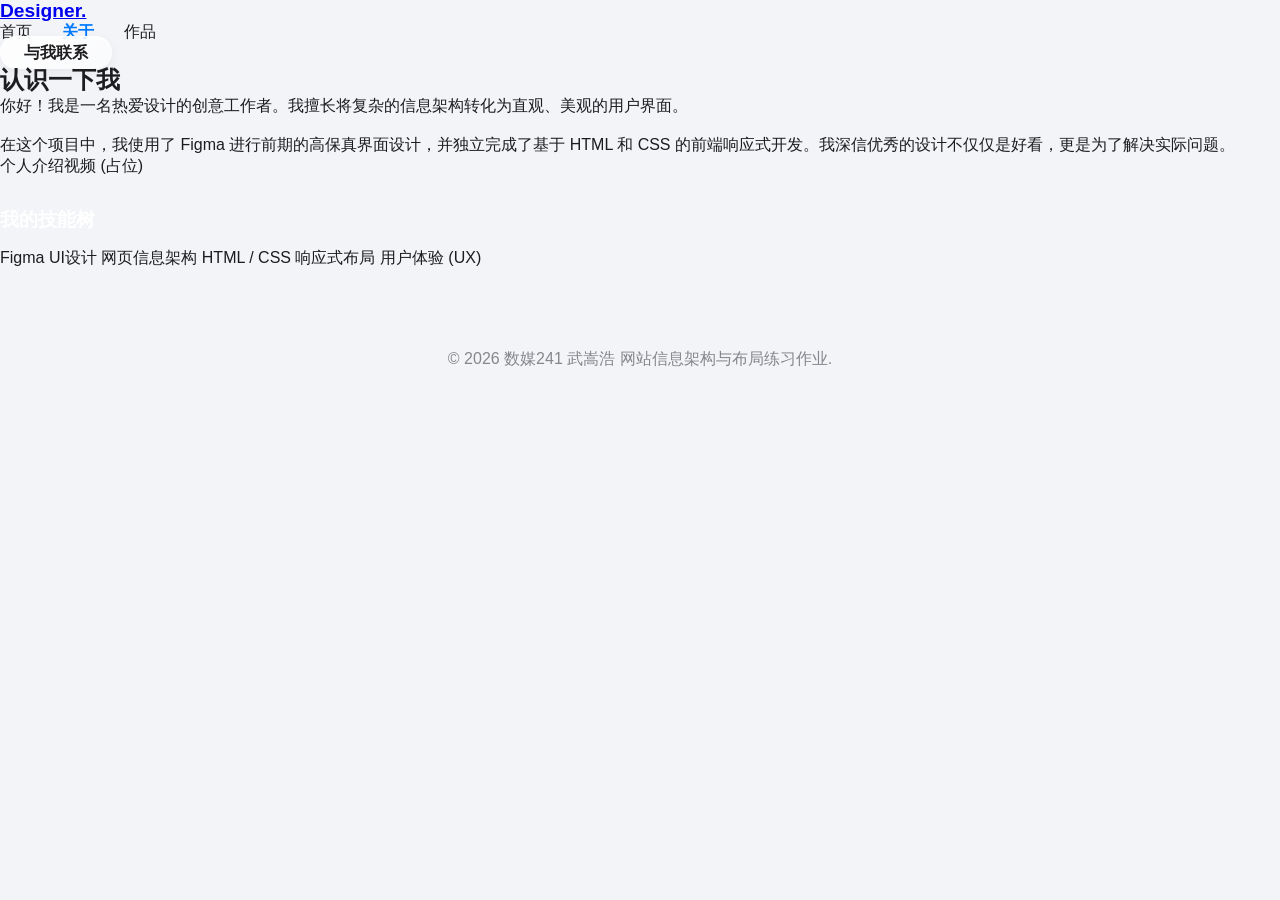
==== commit b635417f: "Add files via upload" ====
--- a/about.html
+++ b/about.html
@@ -3,145 +3,108 @@
 <head>
     <meta charset="UTF-8">
     <meta name="viewport" content="width=device-width, initial-scale=1.0">
-    <title>关于 - 个人介绍</title>
+    <title>关于我 - 我的作品集</title>
     <link rel="stylesheet" href="style.css">
 </head>
 <body>
+    <!-- ==========================================
+         页面转场遮罩层
+    =========================================== -->
+    <div class="page-transition-overlay"></div>
 
-    <!-- 动态背景渐变色块（与首页保持一致） -->
-    <div class="bg-blobs">
-        <div class="blob blob-1"></div>
-        <div class="blob blob-2"></div>
-    </div>
+    <header class="navbar">
+        <a href="index.html" class="logo">Designer.</a>
+        <nav class="nav-links">
+            <a href="index.html">首页</a>
+            <a href="about.html" class="active">关于</a>
+            <a href="portfolio.html">作品</a>
+        </nav>
+        <a href="contact.html" class="btn-contact">与我联系</a>
+    </header>
 
-    <!-- 顶部导航栏 -->
-    <nav class="glass-nav" id="mainNav">
-        <!-- 正常展开时的内容 -->
-        <div class="nav-content">
-            <div class="logo">Designer.</div>
-            <ul class="nav-links">
-                <li><a href="index.html">首页</a></li>
-                <li><a href="about.html" class="active">关于</a></li>
-                <li><a href="portfolio.html">作品</a></li>
-            </ul>
-            <a href="contact.html" class="btn-contact">联系我</a>
-        </div>
-        <!-- 缩小后的回到顶部箭头 (默认隐藏) -->
-        <div class="nav-arrow">
-            <svg width="24" height="24" viewBox="0 0 24 24" fill="none" stroke="currentColor" stroke-width="2.5" stroke-linecap="round" stroke-linejoin="round">
-                <path d="M12 19V5M5 12l7-7 7 7" />
-            </svg>
-        </div>
-    </nav>
+    <main class="main-content">
+        <h2>认识一下<span class="highlight">我</span></h2>
+        <div class="about-grid">
+            <div class="about-text">
+                <p>你好！我是一名热爱设计的创意工作者。我擅长将复杂的信息架构转化为直观、美观的用户界面。</p>
+                <br>
+                <p>在这个项目中，我使用了 Figma 进行前期的高保真界面设计，并独立完成了基于 HTML 和 CSS 的前端响应式开发。我深信优秀的设计不仅仅是好看，更是为了解决实际问题。</p>
 
-    <!-- 关于我页面主体内容 -->
-    <main class="about-page">
-
-        <!-- 页面标题 -->
-        <header class="about-header">
-            <h1 class="section-title">关于我</h1>
-            <p class="section-subtitle">"设计不仅仅是外观，更是事物运行的方式。"</p>
-        </header>
-
-        <!-- 模块 1：个人简介 (图文并排) -->
-        <section class="about-profile">
-            <div class="profile-layout">
-                <!-- 左侧头像占位 -->
-                <div class="glass-card profile-image">
-                    <span class="img-placeholder-text">个人照片占位</span>
-                </div>
-                <!-- 右侧文字 -->
-                <div class="profile-text">
-                    <h2>嗨，很高兴认识你 👋</h2>
-                    <p>你好！我是一名热爱设计的创意工作者。我擅长将复杂的信息架构转化为直观、美观的用户界面。</p>
-                    <p>在这个项目中，我使用了 Figma 进行前期的高保真界面设计，并独立完成了基于 HTML 和 CSS 的前端响应式开发。我深信优秀的设计不仅仅是好看，更是为了解决实际问题。</p>
-                    <a href="#" class="btn-download glass-card">⬇️ 下载我的完整简历 (PDF)</a>
-                </div>
-            </div>
-        </section>
-
-        <!-- 模块 2：能力栈 / 工具树 (悬浮玻璃徽章) -->
-        <section class="about-tools">
-            <h2 class="section-title" style="font-size: 2rem; margin-bottom: 30px;">常用武器库</h2>
-            <div class="tools-container">
-                <div class="glass-card tool-pill">🎨 Figma</div>
-                <div class="glass-card tool-pill">⚡ Visual Studio</div>
-                <div class="glass-card tool-pill">🧊 Blender</div>
-                <div class="glass-card tool-pill">🪄 Adobe Ps & Ai</div>
-                <div class="glass-card tool-pill">🎬 After Effects</div>
-                <div class="glass-card tool-pill">💻 HTML / CSS / JS</div>
-            </div>
-        </section>
-
-        <!-- 模块 3：时间轴履历 (发光玻璃节点) -->
-        <section class="about-experience">
-            <h2 class="section-title" style="font-size: 2rem;">履历轨迹</h2>
-            <div class="timeline">
-
-                <!-- 经历 1 -->
-                <div class="timeline-item">
-                    <div class="timeline-node"></div>
-                    <div class="glass-card timeline-content">
-                        <span class="timeline-date">2024 - 至今</span>
-                        <h3>数字媒体艺术</h3>
-                        <h4>北京工商大学 设计与艺术学院</h4>
-                        <p>简介占位</p>
+                <!-- ==============================
+                     视频占位区域
+                =============================== -->
+                <div class="video-wrapper">
+                    <div class="video-placeholder">
+                        <div class="play-btn"></div>
+                        <span>个人介绍视频 (占位)</span>
                     </div>
                 </div>
 
-                <!-- 经历 2 -->
-                <div class="timeline-item">
-                    <div class="timeline-node"></div>
-                    <div class="glass-card timeline-content">
-                        <span class="timeline-date">2006 - 2024</span>
-                        <h3>成长中</h3>
-                        <h4>简介占位</h4>
-                        <p>简介占位</p>
-                    </div>
-                </div>
-
-                <!-- 教育背景 -->
-                <div class="timeline-item">
-                    <div class="timeline-node"></div>
-                    <div class="glass-card timeline-content">
-                        <span class="timeline-date">2006</span>
-                        <h3>我出生了</h3>
-                        <h4>北京市西城区</h4>
-                        <p>简介占位</p>
-                    </div>
-                </div>
-
-            </div>
-        </section>
-
-        <!-- 模块 4：生活碎片 (便当盒画廊) -->
-        <section class="about-life">
-            <h2 class="section-title" style="font-size: 2rem;">设计之外的我</h2>
-            <p class="section-subtitle" style="margin-bottom: 40px;">除了像素，我也热爱捕捉真实世界的光影</p>
-            <div class="life-gallery">
-                <div class="glass-card life-item tall" style="background: linear-gradient(to bottom, #a1c4fd 0%, #c2e9fb 100%);">
-                    <span class="img-placeholder-text">摄影作品占位</span>
-                </div>
-                <div class="glass-card life-item wide" style="background: linear-gradient(120deg, #fccb90 0%, #d57eeb 100%);">
-                    <span class="img-placeholder-text">桌面外设占位</span>
-                </div>
-                <div class="glass-card life-item" style="background: linear-gradient(120deg, #e0c3fc 0%, #8ec5fc 100%);">
-                    <span class="img-placeholder-text">看展记录</span>
-                </div>
-                <div class="glass-card life-item" style="background: linear-gradient(to right, #4facfe 0%, #00f2fe 100%);">
-                    <span class="img-placeholder-text">手办收藏</span>
+                <h3 style="margin-top: 30px; margin-bottom: 15px; color: #FFF;">我的技能树</h3>
+                <div class="skills">
+                    <span class="skill-tag">Figma UI设计</span>
+                    <span class="skill-tag">网页信息架构</span>
+                    <span class="skill-tag">HTML / CSS</span>
+                    <span class="skill-tag">响应式布局</span>
+                    <span class="skill-tag">用户体验 (UX)</span>
                 </div>
             </div>
-        </section>
-
-        <!-- 底部 -->
-        <footer>
-            <p>© 2026 数媒241 武嵩浩 网站信息架构与布局练习作业.</p>
-        </footer>
-
+        </div>
     </main>
 
-    <!-- 引入外部全局交互脚本 -->
-    <script src="main.js"></script>
+    <footer><p>© 2026 数媒241 武嵩浩 网站信息架构与布局练习作业.</p></footer>
+    <!-- 自动依次浮入动画脚本 -->
+    <script>
+        document.addEventListener('DOMContentLoaded', () => {
+            // 选取页面上的核心模块（排除了弹窗里的内容）
+            const elements = document.querySelectorAll('.hero-section h1, .hero-section p, .about-text p, h3, .skills, .video-wrapper, .card, h2');
+            let delay = 0.1; // 初始延迟 0.1秒
+
+            elements.forEach((el) => {
+                if (el.closest('.modal-overlay')) return; // 不处理隐藏弹窗里的元素
+                el.classList.add('animate-up');
+                el.style.animationDelay = `${delay}s`;
+                delay += 0.15; // 每个元素比上一个晚出现 0.15秒
+            });
+        });</script>
+    <!-- ==========================================
+         全局转场动画控制脚本
+    =========================================== -->
+    <script>
+        document.addEventListener('DOMContentLoaded', () => {
+            // 1. 页面进入时的淡出动画
+            const transitionOverlay = document.querySelector('.page-transition-overlay');
+            if (transitionOverlay) {
+                setTimeout(() => {
+                    transitionOverlay.classList.add('loaded');
+                }, 0);
+            }
+
+            // 2. 拦截所有的 <a> 标签点击事件，制造页面离开时的黑屏动画
+            const links = document.querySelectorAll('a');
+            links.forEach(link => {
+                link.addEventListener('click', function (e) {
+                    const targetUrl = this.getAttribute('href');
+                    const targetBlank = this.getAttribute('target');
+
+                    // 排除：没有链接、锚点链接（如 #xxx）、新窗口打开的链接、或者是发邮件的链接
+                    if (!targetUrl || targetUrl.startsWith('#') || targetBlank === '_blank' || targetUrl.startsWith('mailto:')) {
+                        return; // 不拦截，走默认行为
+                    }
+
+                    // 阻止默认的瞬间跳转
+                    e.preventDefault();
+
+                    // 去除 loaded 类，让黑屏加载圈重新淡入
+                    transitionOverlay.classList.remove('loaded');
+
+                    // 等待 600 毫秒（等待黑屏完全盖住页面），然后再跳转
+                    setTimeout(() => {
+                        window.location.href = targetUrl;
+                    }, 600);
+                });
+            });
+        });
+    </script>
 </body>
 </html>
